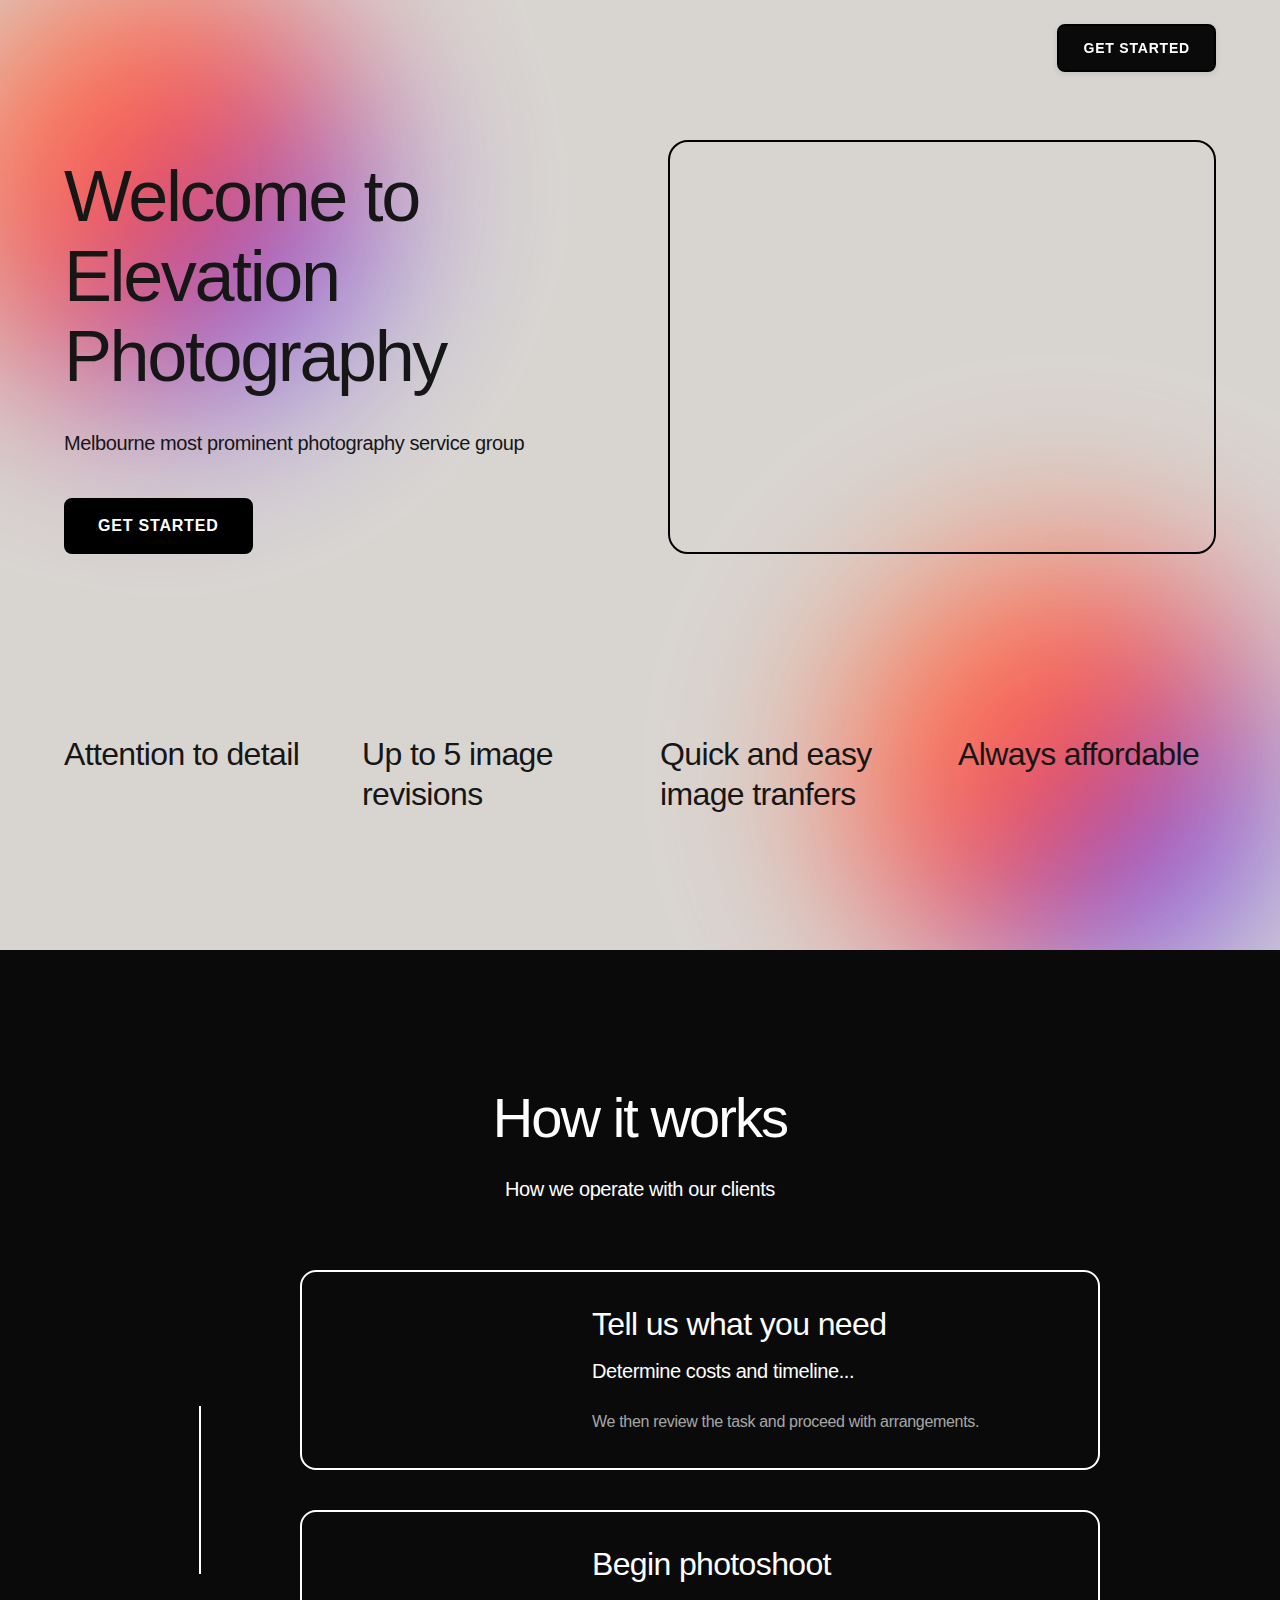
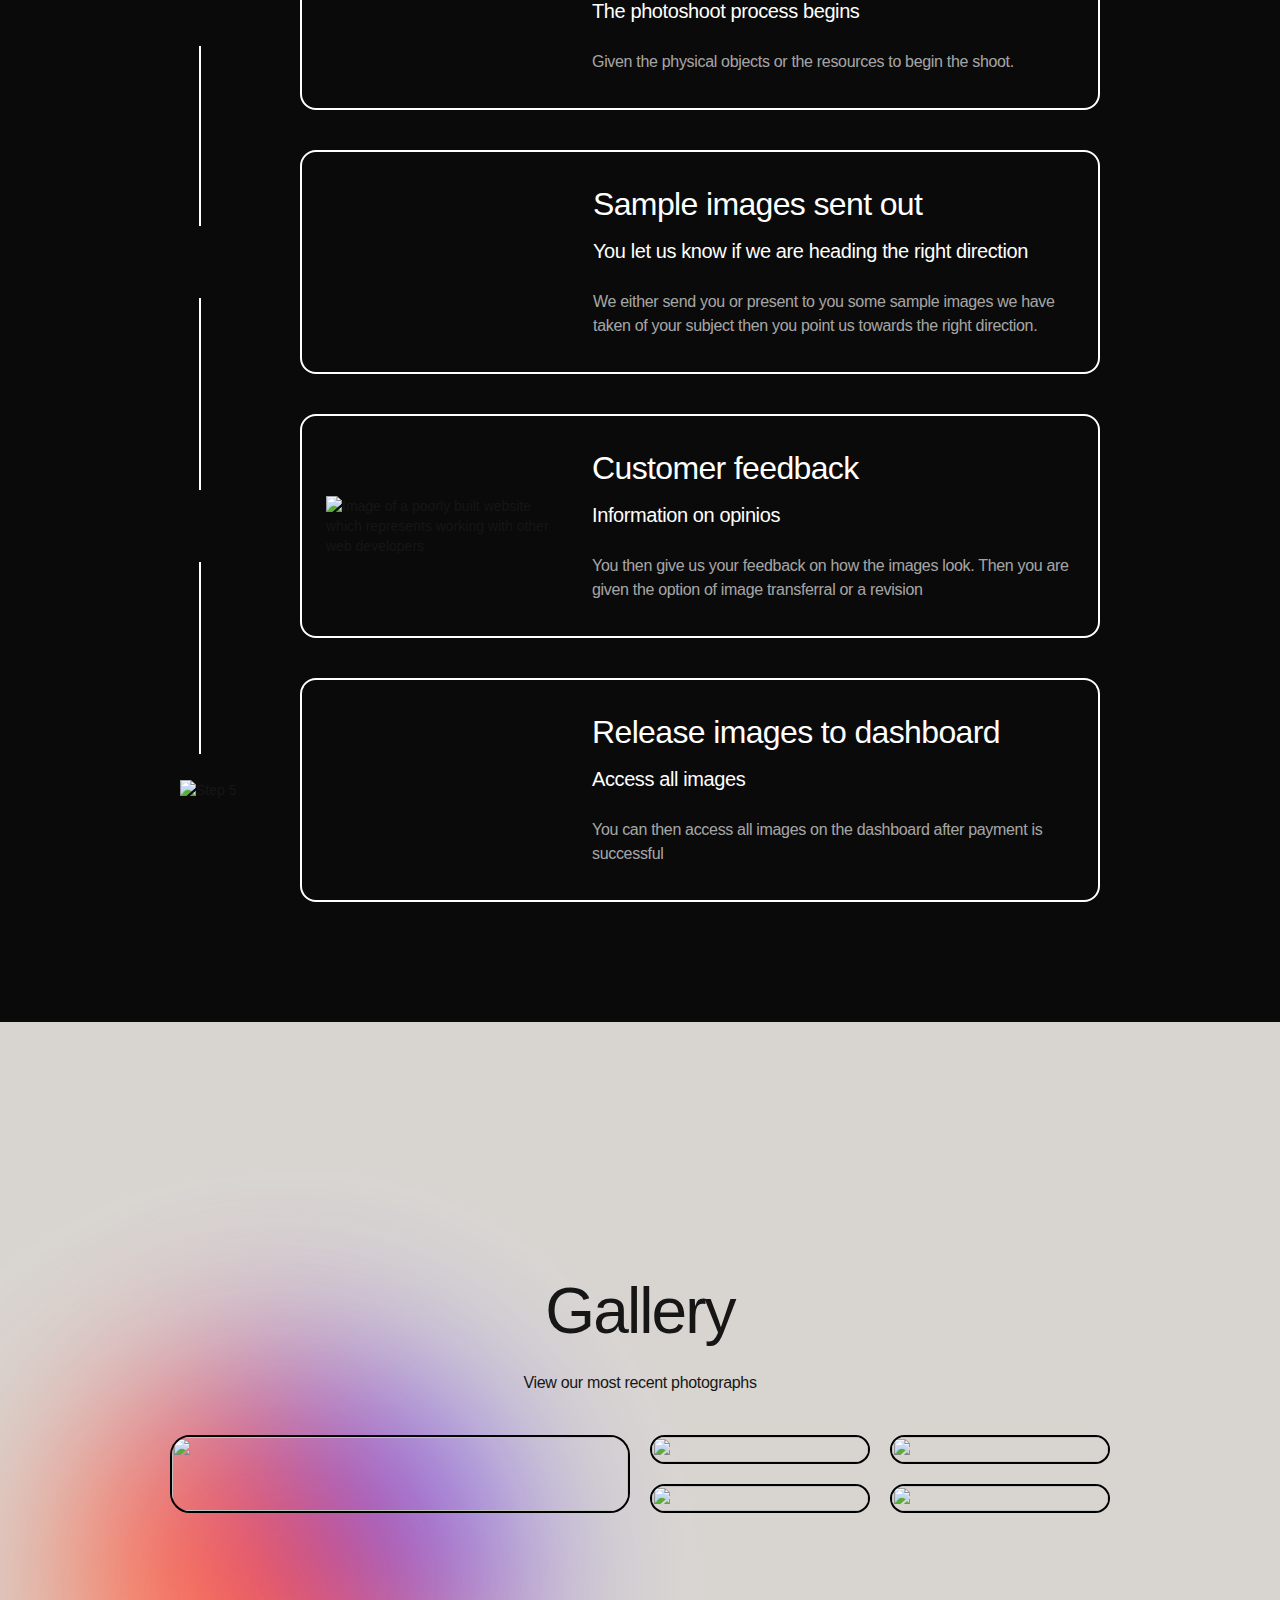
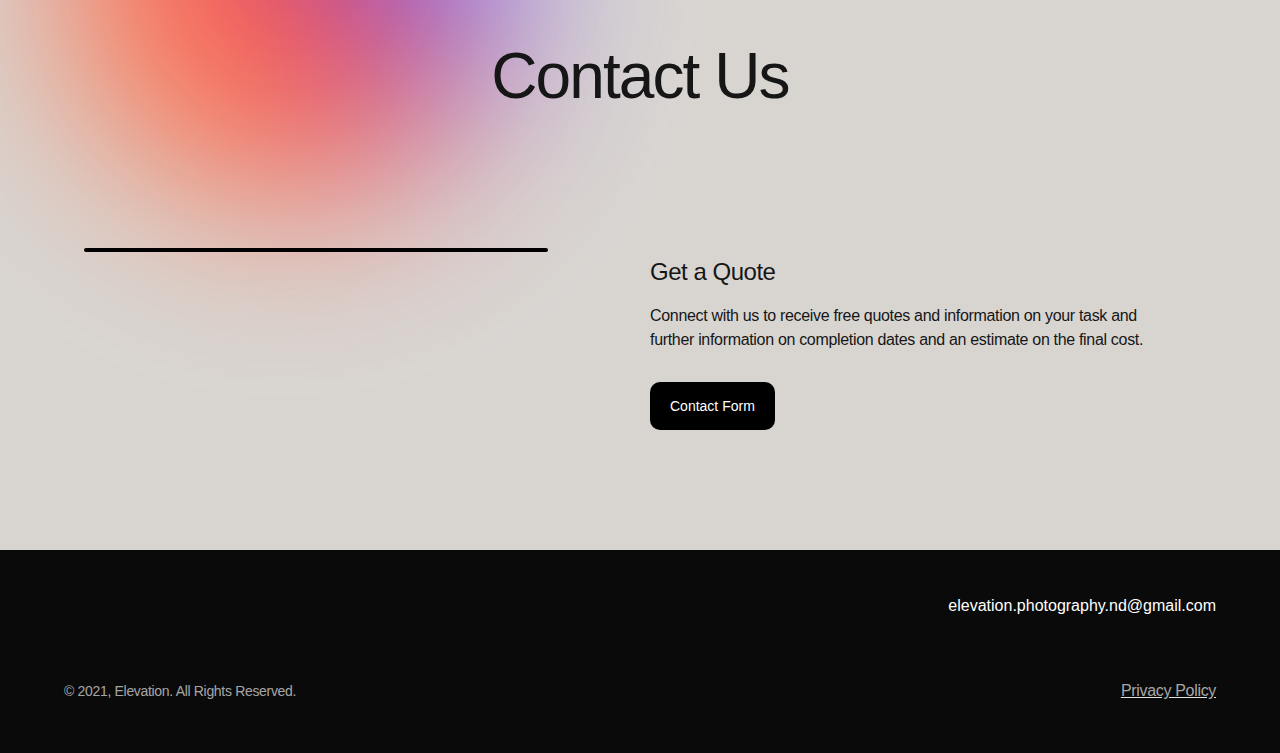
==== index.html @ ed09e175 "Add files via upload" ====
<!DOCTYPE html>
<html data-wf-domain="elevation-photography.webflow.io" data-wf-page="614fb6f07ac4e77b2187968d" data-wf-site="614fb6ef7ac4e7d614879689">
    <head>
        <meta charset="utf-8"/>
        <title>Elevation</title>
        <meta content="Melbourne most prominent photography service group" name="description"/>
        <meta content="Elevation" property="og:title"/>
        <meta content="Melbourne most prominent photography service group" property="og:description"/>
        <meta content="https://uploads-ssl.webflow.com/5ff65128d64d8f034c3f54ff/6013562235c4fdc5faaa4b80_Relume%20Open%20Graph.jpg" property="og:image"/>
        <meta content="Elevation" property="twitter:title"/>
        <meta content="Melbourne most prominent photography service group" property="twitter:description"/>
        <meta content="https://uploads-ssl.webflow.com/5ff65128d64d8f034c3f54ff/6013562235c4fdc5faaa4b80_Relume%20Open%20Graph.jpg" property="twitter:image"/>
        <meta property="og:type" content="website"/>
        <meta content="summary_large_image" name="twitter:card"/>
        <meta content="width=device-width, initial-scale=1" name="viewport"/>
        <meta content="Webflow" name="generator"/>
        <link href="main.css" rel="stylesheet" type="text/css"/>
        <!--[if lt IE 9]><script src="https://cdnjs.cloudflare.com/ajax/libs/html5shiv/3.7.3/html5shiv.min.js" type="text/javascript"></script><![endif]-->
        <script type="text/javascript">
            !function(o, c) {
                var n = c.documentElement
                  , t = " w-mod-";
                n.className += t + "js",
                ("ontouchstart"in o || o.DocumentTouch && c instanceof DocumentTouch) && (n.className += t + "touch")
            }(window, document);
        </script>
        <link href="https://uploads-ssl.webflow.com/614fb6ef7ac4e7d614879689/61502efbb09d842f88793586_favicon-32x32.png" rel="shortcut icon" type="image/x-icon"/>
        <link href="https://uploads-ssl.webflow.com/614fb6ef7ac4e7d614879689/614fb6f07ac4e7bae18796d1_Webclip.png" rel="apple-touch-icon"/>
        <!-- Global site tag (gtag.js) - Google Analytics -->
        <script async src="https://www.googletagmanager.com/gtag/js?id=G-CVEYNX7G9C"></script>
        <script>
            window.dataLayer = window.dataLayer || [];
            function gtag() {
                dataLayer.push(arguments);
            }
            gtag('js', new Date());

            gtag('config', 'G-CVEYNX7G9C');
        </script>
        <!-- Facebook Pixel Code -->
        <script>
            !function(f, b, e, v, n, t, s) {
                if (f.fbq)
                    return;
                n = f.fbq = function() {
                    n.callMethod ? n.callMethod.apply(n, arguments) : n.queue.push(arguments)
                }
                ;
                if (!f._fbq)
                    f._fbq = n;
                n.push = n;
                n.loaded = !0;
                n.version = '2.0';
                n.queue = [];
                t = b.createElement(e);
                t.async = !0;
                t.src = v;
                s = b.getElementsByTagName(e)[0];
                s.parentNode.insertBefore(t, s)
            }(window, document, 'script', 'https://connect.facebook.net/en_US/fbevents.js');
            fbq('init', '913776032498523');
            fbq('track', 'PageView');
        </script>
        <noscript>
            <img height="1" width="1" style="display:none" src="https://www.facebook.com/tr?id=913776032498523&ev=PageView&noscript=1"/>
        </noscript>
        <!-- End Facebook Pixel Code -->
    </head>
    <body class="body">
        <div class="fixed-cta-container">
            <a href="https://bntwpzydtm3.typeform.com/to/mql8qne8" target="_blank" class="fixed-cta migration w-inline-block">
                <div>get started</div>
            </a>
        </div>
        <div class="pre-loader">
            <div data-w-id="b282fa53-c876-a363-d487-995c7a386305" data-animation-type="lottie" data-src="https://uploads-ssl.webflow.com/5ff65128d64d8f034c3f54ff/6010ac191202cab4a59702e3_relume-anim-white.json" data-loop="0" data-direction="1" data-autoplay="1" data-is-ix2-target="0" data-renderer="svg" data-default-duration="4" data-duration="0" class="loading-animation"></div>
        </div>
        <div class="page-wrapper">
            <div class="navbar wf-section">
                <div class="navbar-container">
                    <img src="https://uploads-ssl.webflow.com/614fb6ef7ac4e7d614879689/61500c33ae0e34124140f577_newogo2021.svg" loading="lazy" width="59" id="w-node-e1e95bd8-2d31-c59a-7980-2908fa513593-2187968d" alt="" class="image-12"/>
                    <a id="w-node-b282fa53-c876-a363-d487-995c7a386309-2187968d" href="#" class="home w-inline-block"></a>
                    <a id="w-node-b282fa53-c876-a363-d487-995c7a38632b-2187968d" data-w-id="b282fa53-c876-a363-d487-995c7a38632b" href="#" class="button secondary small nav-cta hide w-button">get in touch</a>
                </div>
            </div>
            <div data-w-id="b282fa53-c876-a363-d487-995c7a38632d" class="section grain top-140 wf-section">
                <div class="container">
                    <div class="w-layout-grid hero-grid">
                        <div id="w-node-b282fa53-c876-a363-d487-995c7a386331-2187968d" class="hero-content-wrap design-to-webflow">
                            <h1 class="hero-heading">
                                Welcome to <span class="text-span">Elevation </span>
                                Photography
                            </h1>
                            <p class="paragraph-m max-560w margin-l margin-0-t-m">Melbourne most prominent photography service group</p>
                            <a href="#" class="button hide-on-t-m w-button">get started</a>
                            <img src="https://uploads-ssl.webflow.com/614fb6ef7ac4e7d614879689/614fb6f07ac4e738a08796b6_Figma%20Quote-mobile.svg" loading="lazy" alt="" class="label-arrow on-t-m"/>
                        </div>
                        <img src="https://uploads-ssl.webflow.com/614fb6ef7ac4e7d614879689/614fc0b0de1665ab8e35ddef_housesunset.png" loading="lazy" sizes="90vw" srcset="https://uploads-ssl.webflow.com/614fb6ef7ac4e7d614879689/614fc0b0de1665ab8e35ddef_housesunset-p-500.png 500w, https://uploads-ssl.webflow.com/614fb6ef7ac4e7d614879689/614fc0b0de1665ab8e35ddef_housesunset-p-800.png 800w, https://uploads-ssl.webflow.com/614fb6ef7ac4e7d614879689/614fc0b0de1665ab8e35ddef_housesunset-p-1080.png 1080w, https://uploads-ssl.webflow.com/614fb6ef7ac4e7d614879689/614fc0b0de1665ab8e35ddef_housesunset.png 1440w" alt="" class="image-11"/>
                    </div>
                </div>
                <div class="circle-blur-top-left-2 safari"></div>
            </div>
            <div class="section grain padding-top-40 wf-section">
                <div class="container">
                    <div class="w-layout-grid _4-col-grid">
                        <div class="benefits-wrapper-2">
                            <div class="icon-image-wrapper margin-s">
                                <img src="https://uploads-ssl.webflow.com/614fb6ef7ac4e7d614879689/614fb6f07ac4e7ff418796aa_User-friendly%20CMS.svg" loading="lazy" alt="" class="benefits-icon"/>
                                <h4 class="margin-0">Attention to detail</h4>
                            </div>
                        </div>
                        <div class="benefits-wrapper-2">
                            <div class="icon-image-wrapper margin-s">
                                <img src="https://uploads-ssl.webflow.com/614fb6ef7ac4e7d614879689/614fb6f07ac4e7ff418796aa_User-friendly%20CMS.svg" loading="lazy" alt="" class="benefits-icon"/>
                                <h4 class="margin-0">Up to 5 image revisions</h4>
                            </div>
                        </div>
                        <div class="benefits-wrapper-2">
                            <div class="icon-image-wrapper margin-s">
                                <img src="https://uploads-ssl.webflow.com/614fb6ef7ac4e7d614879689/614fb6f07ac4e7ff418796aa_User-friendly%20CMS.svg" loading="lazy" alt="" class="benefits-icon"/>
                                <h4 class="margin-0">Quick and easy image tranfers</h4>
                            </div>
                        </div>
                        <div class="benefits-wrapper-2">
                            <div class="icon-image-wrapper margin-s">
                                <img src="https://uploads-ssl.webflow.com/614fb6ef7ac4e7d614879689/614fb6f07ac4e7ff418796aa_User-friendly%20CMS.svg" loading="lazy" alt="" class="benefits-icon"/>
                                <h4 class="margin-0">Always affordable</h4>
                            </div>
                        </div>
                    </div>
                </div>
                <div class="circle-blur-bottom-right-2 safari"></div>
            </div>
            <div id="How-It-works" data-w-id="30c8d968-55fe-8251-987b-0e377becbfbb" class="section black wf-section">
                <div class="container">
                    <div class="center-div max-720w margin-xl">
                        <h2 class="heading-2-small text-white">How it works</h2>
                        <p class="paragraph-m text-white">How we operate with our clients</p>
                    </div>
                    <div class="w-layout-grid container small flex">
                        <div data-w-id="30c8d968-55fe-8251-987b-0e377becbfc3" class="timeline-wrapper">
                            <div class="grey-line">
                                <div class="white-line"></div>
                            </div>
                        </div>
                        <div id="w-node-_30c8d968-55fe-8251-987b-0e377becbfc6-2187968d" class="process-wrapper">
                            <div class="step-wrapper margin-l">
                                <div class="step">
                                    <img src="https://uploads-ssl.webflow.com/614fb6ef7ac4e7d614879689/614fb6f07ac4e70f008796c2_one.svg" loading="lazy" alt="" class="step-1-number"/>
                                    <div class="black-line"></div>
                                </div>
                                <div class="step-1-info-wrapper">
                                    <img src="https://uploads-ssl.webflow.com/614fb6ef7ac4e7d614879689/614fc0b0de1665ab8e35ddef_housesunset.png" loading="lazy" width="242" sizes="(max-width: 479px) 75vw, 242px" srcset="https://uploads-ssl.webflow.com/614fb6ef7ac4e7d614879689/614fc0b0de1665ab8e35ddef_housesunset-p-500.png 500w, https://uploads-ssl.webflow.com/614fb6ef7ac4e7d614879689/614fc0b0de1665ab8e35ddef_housesunset-p-800.png 800w, https://uploads-ssl.webflow.com/614fb6ef7ac4e7d614879689/614fc0b0de1665ab8e35ddef_housesunset-p-1080.png 1080w, https://uploads-ssl.webflow.com/614fb6ef7ac4e7d614879689/614fc0b0de1665ab8e35ddef_housesunset.png 1440w" alt="" class="image-15"/>
                                    <div class="step-info">
                                        <h4 class="step-heading margin-xs">Tell us what you need</h4>
                                        <p class="paragraph-m text-white margin-m">Determine costs and timeline...</p>
                                        <p class="text-light-grey">We then review the task and proceed with arrangements.</p>
                                    </div>
                                </div>
                            </div>
                            <div class="step-wrapper margin-l">
                                <div class="step">
                                    <img src="https://uploads-ssl.webflow.com/614fb6ef7ac4e7d614879689/614fb6f07ac4e7d68d8796c1_two.svg" loading="lazy" alt="" class="step-2-number"/>
                                    <div class="black-line"></div>
                                </div>
                                <div class="step-2-info-wrapper">
                                    <img src="https://uploads-ssl.webflow.com/614fb6ef7ac4e7d614879689/61501a7c4f44a6b3f6cb566b_istockphoto-156967479-612x612.jpeg" loading="lazy" width="242" alt="" class="image-16"/>
                                    <div class="step-info">
                                        <h4 class="step-heading margin-xs">Begin photoshoot</h4>
                                        <p class="paragraph-m text-white margin-m">The photoshoot process begins</p>
                                        <p class="text-light-grey">Given the physical objects or the resources to begin the shoot.</p>
                                    </div>
                                </div>
                            </div>
                            <div class="step-wrapper margin-l">
                                <div class="step">
                                    <img src="https://uploads-ssl.webflow.com/614fb6ef7ac4e7d614879689/614fb6f07ac4e7ff7e8796bc_three.svg" loading="lazy" alt="" class="step-3-number"/>
                                    <div class="black-line"></div>
                                </div>
                                <div class="step-3-info-wrapper">
                                    <img src="https://uploads-ssl.webflow.com/614fb6ef7ac4e7d614879689/614fd1aacc70e45ceb769c07_photo-1631512336374-445d9debd902.jpeg" loading="lazy" width="243" sizes="(max-width: 479px) 75vw, 243px" srcset="https://uploads-ssl.webflow.com/614fb6ef7ac4e7d614879689/614fd1aacc70e45ceb769c07_photo-1631512336374-445d9debd902-p-1080.jpeg 1080w, https://uploads-ssl.webflow.com/614fb6ef7ac4e7d614879689/614fd1aacc70e45ceb769c07_photo-1631512336374-445d9debd902.jpeg 1600w" alt="" class="image-17"/>
                                    <div class="step-info">
                                        <h4 class="step-heading margin-xs">Sample images sent out</h4>
                                        <p class="paragraph-m text-white margin-m">You let us know if we are heading the right direction</p>
                                        <p class="text-light-grey">We either send you or present to you some sample images we have taken of your subject then you point us towards the right direction.</p>
                                    </div>
                                </div>
                            </div>
                            <div class="step-wrapper margin-l">
                                <div class="step">
                                    <img src="https://uploads-ssl.webflow.com/614fb6ef7ac4e7d614879689/614fb6f07ac4e71a018796c6_four.svg" loading="lazy" alt="" class="step-4-number"/>
                                    <div class="black-line"></div>
                                </div>
                                <div class="step-4-info-wrapper">
                                    <img src="https://uploads-ssl.webflow.com/614fb6ef7ac4e7d614879689/614fb6f07ac4e7b16b8796b3_Without%20Relume%402x.png" loading="lazy" width="242" sizes="(max-width: 479px) 75vw, 242px" srcset="https://uploads-ssl.webflow.com/614fb6ef7ac4e7d614879689/614fb6f07ac4e7b16b8796b3_Without%2520Relume%25402x-p-500.png 500w, https://uploads-ssl.webflow.com/614fb6ef7ac4e7d614879689/614fb6f07ac4e7b16b8796b3_Without%2520Relume%25402x-p-800.png 800w, https://uploads-ssl.webflow.com/614fb6ef7ac4e7d614879689/614fb6f07ac4e7b16b8796b3_Without%2520Relume%25402x-p-1080.png 1080w, https://uploads-ssl.webflow.com/614fb6ef7ac4e7d614879689/614fb6f07ac4e7b16b8796b3_Without%20Relume%402x.png 2000w" alt="Image of a poorly built website which represents working with other web developers"/>
                                    <div class="step-info">
                                        <h4 class="step-heading margin-xs">Customer feedback</h4>
                                        <p class="paragraph-m text-white margin-m">Information on opinios</p>
                                        <p class="text-light-grey">You then give us your feedback on how the images look. Then you are given the option of image transferral or a revision</p>
                                    </div>
                                </div>
                            </div>
                            <div class="step-wrapper">
                                <div class="step">
                                    <img src="https://uploads-ssl.webflow.com/614fb6ef7ac4e7d614879689/614fb6f07ac4e703398796c8_five.svg" loading="lazy" alt="Step 5" class="step-5-number"/>
                                    <div class="black-line"></div>
                                </div>
                                <div class="step-5-info-wrapper">
                                    <img src="https://uploads-ssl.webflow.com/614fb6ef7ac4e7d614879689/614fb6f07ac4e75afa8796ba_Without%20Relume%20-%20Mobile.png" loading="lazy" width="242" sizes="(max-width: 479px) 75vw, 242px" srcset="https://uploads-ssl.webflow.com/614fb6ef7ac4e7d614879689/614fb6f07ac4e75afa8796ba_Without%2520Relume%2520-%2520Mobile-p-500.png 500w, https://uploads-ssl.webflow.com/614fb6ef7ac4e7d614879689/614fb6f07ac4e75afa8796ba_Without%20Relume%20-%20Mobile.png 1200w" alt=""/>
                                    <div class="step-info">
                                        <h4 class="step-heading margin-xs">Release images to dashboard</h4>
                                        <p class="paragraph-m text-white margin-m">Access all images</p>
                                        <p class="text-light-grey">You can then access all images on the dashboard after payment is successful </p>
                                    </div>
                                </div>
                            </div>
                        </div>
                    </div>
                </div>
            </div>
            <div id="Webflow" data-w-id="b282fa53-c876-a363-d487-995c7a3863b2" class="section grain wf-section">
                <div class="container centred full-width">
                    <div data-duration-in="500" data-duration-out="500" data-w-id="b282fa53-c876-a363-d487-995c7a3863bc" class="w-tabs">
                        <div class="relume-comparison-tab-content w-tab-content">
                            <div data-w-tab="With Relume" class="tab-pane-with-relume w-tab-pane w--tab-active">
                                <img src="https://uploads-ssl.webflow.com/614fb6ef7ac4e7d614879689/61501fe0a58d4bc077b94960_logowall.png" loading="eager" sizes="(max-width: 767px) 100vw, (max-width: 991px) 90vw, 988px" srcset="https://uploads-ssl.webflow.com/614fb6ef7ac4e7d614879689/61501fe0a58d4bc077b94960_logowall-p-500.png 500w, https://uploads-ssl.webflow.com/614fb6ef7ac4e7d614879689/61501fe0a58d4bc077b94960_logowall-p-800.png 800w, https://uploads-ssl.webflow.com/614fb6ef7ac4e7d614879689/61501fe0a58d4bc077b94960_logowall.png 988w" alt="" class="comparison-img---desktop img-2"/>
                            </div>
                            <div data-w-tab="Without Relume" class="tab-pane-without-relume w-tab-pane">
                                <img src="https://uploads-ssl.webflow.com/614fb6ef7ac4e7d614879689/614fb6f07ac4e75afa8796ba_Without%20Relume%20-%20Mobile.png" loading="eager" sizes="(max-width: 767px) 90vw, 100vw" srcset="https://uploads-ssl.webflow.com/614fb6ef7ac4e7d614879689/614fb6f07ac4e75afa8796ba_Without%2520Relume%2520-%2520Mobile-p-500.png 500w, https://uploads-ssl.webflow.com/614fb6ef7ac4e7d614879689/614fb6f07ac4e75afa8796ba_Without%20Relume%20-%20Mobile.png 1200w" alt="" class="comparison-img---mobile"/>
                                <img src="https://uploads-ssl.webflow.com/614fb6ef7ac4e7d614879689/614fb6f07ac4e7b16b8796b3_Without%20Relume%402x.png" loading="eager" sizes="(max-width: 767px) 100vw, (max-width: 991px) 90vw, 1000px" srcset="https://uploads-ssl.webflow.com/614fb6ef7ac4e7d614879689/614fb6f07ac4e7b16b8796b3_Without%2520Relume%25402x-p-500.png 500w, https://uploads-ssl.webflow.com/614fb6ef7ac4e7d614879689/614fb6f07ac4e7b16b8796b3_Without%2520Relume%25402x-p-800.png 800w, https://uploads-ssl.webflow.com/614fb6ef7ac4e7d614879689/614fb6f07ac4e7b16b8796b3_Without%2520Relume%25402x-p-1080.png 1080w, https://uploads-ssl.webflow.com/614fb6ef7ac4e7d614879689/614fb6f07ac4e7b16b8796b3_Without%20Relume%402x.png 2000w" alt="Image of a poorly built website which represents working with other web developers" class="comparison-img---desktop"/>
                            </div>
                        </div>
                    </div>
                </div>
                <div class="circle-blur-middle-left safari"></div>
                <div class="centered-container w-container">
                    <h2>Gallery</h2>
                    <p>View our most recent photographs</p>
                    <div class="gallery-grid-container">
                        <a href="#" id="w-node-_6bda4a42-e3d3-3e0f-e8df-d803d70696c2-2187968d" class="gallery-lightbox w-lightbox">
                            <img src="https://uploads-ssl.webflow.com/614fb6ef7ac4e7d614879689/614fc0b0de1665ab8e35ddef_housesunset.png" sizes="(max-width: 479px) 100vw, (max-width: 767px) 48vw, (max-width: 991px) 167px, 220px" srcset="https://uploads-ssl.webflow.com/614fb6ef7ac4e7d614879689/614fc0b0de1665ab8e35ddef_housesunset-p-500.png 500w, https://uploads-ssl.webflow.com/614fb6ef7ac4e7d614879689/614fc0b0de1665ab8e35ddef_housesunset-p-800.png 800w, https://uploads-ssl.webflow.com/614fb6ef7ac4e7d614879689/614fc0b0de1665ab8e35ddef_housesunset-p-1080.png 1080w, https://uploads-ssl.webflow.com/614fb6ef7ac4e7d614879689/614fc0b0de1665ab8e35ddef_housesunset.png 1440w" alt="" class="gallery-thumbnail"/>
                        </a>
                        <a href="#" class="gallery-lightbox w-lightbox">
                            <img src="https://uploads-ssl.webflow.com/614fb6ef7ac4e7d614879689/614fd179b3650c086ad4061e_Cover%20Michael.png" sizes="(max-width: 479px) 100vw, (max-width: 767px) 48vw, (max-width: 991px) 167px, 220px" srcset="https://uploads-ssl.webflow.com/614fb6ef7ac4e7d614879689/614fd179b3650c086ad4061e_Cover%20Michael-p-500.png 500w, https://uploads-ssl.webflow.com/614fb6ef7ac4e7d614879689/614fd179b3650c086ad4061e_Cover%20Michael-p-800.png 800w, https://uploads-ssl.webflow.com/614fb6ef7ac4e7d614879689/614fd179b3650c086ad4061e_Cover%20Michael.png 842w" alt="" class="gallery-thumbnail"/>
                        </a>
                        <a href="#" class="gallery-lightbox w-lightbox">
                            <img src="https://uploads-ssl.webflow.com/614fb6ef7ac4e7d614879689/614fd1aacc70e45ceb769c07_photo-1631512336374-445d9debd902.jpeg" sizes="(max-width: 479px) 100vw, (max-width: 767px) 48vw, (max-width: 991px) 167px, 220px" srcset="https://uploads-ssl.webflow.com/614fb6ef7ac4e7d614879689/614fd1aacc70e45ceb769c07_photo-1631512336374-445d9debd902-p-1080.jpeg 1080w, https://uploads-ssl.webflow.com/614fb6ef7ac4e7d614879689/614fd1aacc70e45ceb769c07_photo-1631512336374-445d9debd902.jpeg 1600w" alt="" class="gallery-thumbnail"/>
                        </a>
                        <a href="#" class="gallery-lightbox w-lightbox">
                            <img src="https://uploads-ssl.webflow.com/614fb6ef7ac4e7d614879689/614fd1c58e06744121f43031_lamp.png" sizes="(max-width: 479px) 100vw, (max-width: 767px) 48vw, (max-width: 991px) 167px, 220px" srcset="https://uploads-ssl.webflow.com/614fb6ef7ac4e7d614879689/614fd1c58e06744121f43031_lamp-p-500.png 500w, https://uploads-ssl.webflow.com/614fb6ef7ac4e7d614879689/614fd1c58e06744121f43031_lamp-p-800.png 800w, https://uploads-ssl.webflow.com/614fb6ef7ac4e7d614879689/614fd1c58e06744121f43031_lamp.png 1440w" alt="" class="gallery-thumbnail"/>
                        </a>
                        <a href="#" class="gallery-lightbox w-lightbox">
                            <img src="https://uploads-ssl.webflow.com/614fb6ef7ac4e7d614879689/614ff4765bd34c7391956037_headphones.png" sizes="(max-width: 479px) 100vw, (max-width: 767px) 48vw, (max-width: 991px) 167px, 220px" srcset="https://uploads-ssl.webflow.com/614fb6ef7ac4e7d614879689/614ff4765bd34c7391956037_headphones-p-500.png 500w, https://uploads-ssl.webflow.com/614fb6ef7ac4e7d614879689/614ff4765bd34c7391956037_headphones-p-800.png 800w, https://uploads-ssl.webflow.com/614fb6ef7ac4e7d614879689/614ff4765bd34c7391956037_headphones.png 842w" alt="" class="gallery-thumbnail"/>
                        </a>
                    </div>
                </div>
                <h2 class="heading-3">Contact Us</h2>
                <div class="columns w-row">
                    <div class="w-col w-col-6">
                        <img src="https://uploads-ssl.webflow.com/614fb6ef7ac4e7d614879689/614fd1c58e06744121f43031_lamp.png" loading="lazy" width="464" sizes="(max-width: 767px) 96vw, (max-width: 991px) 48vw, 464px" srcset="https://uploads-ssl.webflow.com/614fb6ef7ac4e7d614879689/614fd1c58e06744121f43031_lamp-p-500.png 500w, https://uploads-ssl.webflow.com/614fb6ef7ac4e7d614879689/614fd1c58e06744121f43031_lamp-p-800.png 800w, https://uploads-ssl.webflow.com/614fb6ef7ac4e7d614879689/614fd1c58e06744121f43031_lamp.png 1440w" alt="" class="image-19"/>
                    </div>
                    <div class="w-col w-col-6">
                        <h5 class="heading-4">Get a Quote</h5>
                        <p class="paragraph">Connect with us to receive free quotes and information on your task and further information on completion dates and an estimate on the final cost.</p>
                        <a href="https://bntwpzydtm3.typeform.com/to/mql8qne8" target="_blank" class="button-5 w-button">Contact Form</a>
                    </div>
                </div>
            </div>
            <div class="section footer wf-section">
                <div class="container static">
                    <div class="footer-wrapper margin-xl">
                        <div id="w-node-b282fa53-c876-a363-d487-995c7a38659e-2187968d" class="wrapper footer-logo">
                            <a href="#" class="home w-inline-block">
                                <div>
                                    <img src="https://uploads-ssl.webflow.com/614fb6ef7ac4e7d614879689/61500c33ae0e34124140f577_newogo2021.svg" loading="lazy" width="64" alt=""/>
                                </div>
                            </a>
                            <a href="#" class="contact-button-footer">elevation.photography.nd@gmail.com</a>
                        </div>
                    </div>
                    <div class="footer-credits">
                        <p class="paragraph-s text-light-grey">© 2021, Elevation. All Rights Reserved.</p>
                        <p class="text-link text-light-grey privacy-policy">
                            <a href="privacy-policy.html" class="text-link text-light-grey">Privacy Policy</a>
                        </p>
                    </div>
                </div>
            </div>
        </div>
        <script src="https://d3e54v103j8qbb.cloudfront.net/js/jquery-3.5.1.min.dc5e7f18c8.js?site=614fb6ef7ac4e7d614879689" type="text/javascript" integrity="sha256-9/aliU8dGd2tb6OSsuzixeV4y/faTqgFtohetphbbj0=" crossorigin="anonymous"></script>
        <script src="remember.js" type="text/javascript"></script>
        <!--[if lte IE 9]><script src="//cdnjs.cloudflare.com/ajax/libs/placeholders/3.0.2/placeholders.min.js"></script><![endif]-->
    </body>
</html>
---- main.css ----
/* Generated on: Sun Sep 26 2021 08:28:18 GMT+0000 (Coordinated Universal Time) */
/* ==========================================================================
   normalize.css v3.0.3 | MIT License | github.com/necolas/normalize.css 
   ========================================================================== */
/*! normalize.css v3.0.3 | MIT License | github.com/necolas/normalize.css */html{font-family:sans-serif;-ms-text-size-adjust:100%;-webkit-text-size-adjust:100%}body{margin:0}article,aside,details,figcaption,figure,footer,header,hgroup,main,menu,nav,section,summary{display:block}audio,canvas,progress,video{display:inline-block;vertical-align:baseline}audio:not([controls]){display:none;height:0}[hidden],template{display:none}a{background-color:transparent}a:active,a:hover{outline:0}abbr[title]{border-bottom:1px dotted}b,strong{font-weight:bold}dfn{font-style:italic}h1{font-size:2em;margin:.67em 0}mark{background:#ff0;color:#000}small{font-size:80%}sub,sup{font-size:75%;line-height:0;position:relative;vertical-align:baseline}sup{top:-0.5em}sub{bottom:-0.25em}img{border:0}svg:not(:root){overflow:hidden}figure{margin:1em 40px}hr{box-sizing:content-box;height:0}pre{overflow:auto}code,kbd,pre,samp{font-family:monospace,monospace;font-size:1em}button,input,optgroup,select,textarea{color:inherit;font:inherit;margin:0}button{overflow:visible}button,select{text-transform:none}button,html input[type="button"],input[type="reset"]{-webkit-appearance:button;cursor:pointer}button[disabled],html input[disabled]{cursor:default}button::-moz-focus-inner,input::-moz-focus-inner{border:0;padding:0}input{line-height:normal}input[type="checkbox"],input[type="radio"]{box-sizing:border-box;padding:0}input[type="number"]::-webkit-inner-spin-button,input[type="number"]::-webkit-outer-spin-button{height:auto}input[type="search"]{-webkit-appearance:none}input[type="search"]::-webkit-search-cancel-button,input[type="search"]::-webkit-search-decoration{-webkit-appearance:none}fieldset{border:1px solid #c0c0c0;margin:0 2px;padding:.35em .625em .75em}legend{border:0;padding:0}textarea{overflow:auto}optgroup{font-weight:bold}table{border-collapse:collapse;border-spacing:0}td,th{padding:0}

/* ==========================================================================
   Start of base Webflow CSS - If you're looking for some ultra-clean CSS, skip the boilerplate and see the unminified code below.
   ========================================================================== */
   @font-face{font-family:'webflow-icons';src:url("[data-uri]") format('truetype');font-weight:normal;font-style:normal}[class^="w-icon-"],[class*=" w-icon-"]{font-family:'webflow-icons' !important;speak:none;font-style:normal;font-weight:normal;font-variant:normal;text-transform:none;line-height:1;-webkit-font-smoothing:antialiased;-moz-osx-font-smoothing:grayscale}.w-icon-slider-right:before{content:"\e600"}.w-icon-slider-left:before{content:"\e601"}.w-icon-nav-menu:before{content:"\e602"}.w-icon-arrow-down:before,.w-icon-dropdown-toggle:before{content:"\e603"}.w-icon-file-upload-remove:before{content:"\e900"}.w-icon-file-upload-icon:before{content:"\e903"}*{-webkit-box-sizing:border-box;-moz-box-sizing:border-box;box-sizing:border-box}html{height:100%}body{margin:0;min-height:100%;background-color:#fff;font-family:Arial,sans-serif;font-size:14px;line-height:20px;color:#333}img{max-width:100%;vertical-align:middle;display:inline-block}html.w-mod-touch *{background-attachment:scroll !important}.w-block{display:block}.w-inline-block{max-width:100%;display:inline-block}.w-clearfix:before,.w-clearfix:after{content:" ";display:table;grid-column-start:1;grid-row-start:1;grid-column-end:2;grid-row-end:2}.w-clearfix:after{clear:both}.w-hidden{display:none}.w-button{display:inline-block;padding:9px 15px;background-color:#3898EC;color:white;border:0;line-height:inherit;text-decoration:none;cursor:pointer;border-radius:0}input.w-button{-webkit-appearance:button}html[data-w-dynpage] [data-w-cloak]{color:transparent !important}.w-webflow-badge,.w-webflow-badge *{position:static;left:auto;top:auto;right:auto;bottom:auto;z-index:auto;display:block;visibility:hidden;overflow:hidden;overflow-x:hidden;overflow-y:hidden;box-sizing:border-box;width:auto;height:auto;max-height:none;max-width:none;min-height:0;min-width:0;margin:0;padding:0;float:none;clear:none;border:0 none transparent;border-radius:0;background:none;background-image:none;background-position:0 0;background-size:auto auto;background-repeat:repeat;background-origin:padding-box;background-clip:border-box;background-attachment:scroll;background-color:transparent;box-shadow:none;opacity:1;transform:none;transition:none;direction:ltr;font-family:inherit;font-weight:inherit;color:inherit;font-size:inherit;line-height:inherit;font-style:inherit;font-variant:inherit;text-align:inherit;letter-spacing:inherit;text-decoration:inherit;text-indent:0;text-transform:inherit;list-style-type:disc;text-shadow:none;font-smoothing:auto;vertical-align:baseline;cursor:inherit;white-space:inherit;word-break:normal;word-spacing:normal;word-wrap:normal}.w-webflow-badge{position:fixed !important;display:inline-block !important;visibility:hidden !important;z-index:2147483647 !important;top:auto !important;right:12px !important;bottom:12px !important;left:auto !important;color:#AAADB0 !important;background-color:#fff !important;border-radius:3px !important;padding:6px 8px 6px 6px !important;font-size:12px !important;opacity:1 !important;line-height:14px !important;text-decoration:none !important;transform:none !important;margin:0 !important;width:auto !important;height:auto !important;overflow:hidden !important;white-space:nowrap;box-shadow:0 0 0 1px rgba(0,0,0,0.1),0 1px 3px rgba(0,0,0,0.1);cursor:pointer}.w-webflow-badge>img{display:inline-block !important;visibility:hidden !important;opacity:1 !important;vertical-align:middle !important}h1,h2,h3,h4,h5,h6{font-weight:bold;margin-bottom:10px}h1{font-size:38px;line-height:44px;margin-top:20px}h2{font-size:32px;line-height:36px;margin-top:20px}h3{font-size:24px;line-height:30px;margin-top:20px}h4{font-size:18px;line-height:24px;margin-top:10px}h5{font-size:14px;line-height:20px;margin-top:10px}h6{font-size:12px;line-height:18px;margin-top:10px}p{margin-top:0;margin-bottom:10px}blockquote{margin:0 0 10px 0;padding:10px 20px;border-left:5px solid #E2E2E2;font-size:18px;line-height:22px}figure{margin:0;margin-bottom:10px}figcaption{margin-top:5px;text-align:center}ul,ol{margin-top:0;margin-bottom:10px;padding-left:40px}.w-list-unstyled{padding-left:0;list-style:none}.w-embed:before,.w-embed:after{content:" ";display:table;grid-column-start:1;grid-row-start:1;grid-column-end:2;grid-row-end:2}.w-embed:after{clear:both}.w-video{width:100%;position:relative;padding:0}.w-video iframe,.w-video object,.w-video embed{position:absolute;top:0;left:0;width:100%;height:100%}fieldset{padding:0;margin:0;border:0}button,html input[type="button"],input[type="reset"]{border:0;cursor:pointer;-webkit-appearance:button}.w-form{margin:0 0 15px}.w-form-done{display:none;padding:20px;text-align:center;background-color:#dddddd}.w-form-fail{display:none;margin-top:10px;padding:10px;background-color:#ffdede}label{display:block;margin-bottom:5px;font-weight:bold}.w-input,.w-select{display:block;width:100%;height:38px;padding:8px 12px;margin-bottom:10px;font-size:14px;line-height:1.42857143;color:#333333;vertical-align:middle;background-color:#ffffff;border:1px solid #cccccc}.w-input:-moz-placeholder,.w-select:-moz-placeholder{color:#999}.w-input::-moz-placeholder,.w-select::-moz-placeholder{color:#999;opacity:1}.w-input:-ms-input-placeholder,.w-select:-ms-input-placeholder{color:#999}.w-input::-webkit-input-placeholder,.w-select::-webkit-input-placeholder{color:#999}.w-input:focus,.w-select:focus{border-color:#3898EC;outline:0}.w-input[disabled],.w-select[disabled],.w-input[readonly],.w-select[readonly],fieldset[disabled] .w-input,fieldset[disabled] .w-select{cursor:not-allowed;background-color:#eeeeee}textarea.w-input,textarea.w-select{height:auto}.w-select{background-color:#f3f3f3}.w-select[multiple]{height:auto}.w-form-label{display:inline-block;cursor:pointer;font-weight:normal;margin-bottom:0}.w-radio{display:block;margin-bottom:5px;padding-left:20px}.w-radio:before,.w-radio:after{content:" ";display:table;grid-column-start:1;grid-row-start:1;grid-column-end:2;grid-row-end:2}.w-radio:after{clear:both}.w-radio-input{margin:4px 0 0;margin-top:1px \9;line-height:normal;float:left;margin-left:-20px}.w-radio-input{margin-top:3px}.w-file-upload{display:block;margin-bottom:10px}.w-file-upload-input{width:.1px;height:.1px;opacity:0;overflow:hidden;position:absolute;z-index:-100}.w-file-upload-default,.w-file-upload-uploading,.w-file-upload-success{display:inline-block;color:#333333}.w-file-upload-error{display:block;margin-top:10px}.w-file-upload-default.w-hidden,.w-file-upload-uploading.w-hidden,.w-file-upload-error.w-hidden,.w-file-upload-success.w-hidden{display:none}.w-file-upload-uploading-btn{display:flex;font-size:14px;font-weight:normal;cursor:pointer;margin:0;padding:8px 12px;border:1px solid #cccccc;background-color:#fafafa}.w-file-upload-file{display:flex;flex-grow:1;justify-content:space-between;margin:0;padding:8px 9px 8px 11px;border:1px solid #cccccc;background-color:#fafafa}.w-file-upload-file-name{font-size:14px;font-weight:normal;display:block}.w-file-remove-link{margin-top:3px;margin-left:10px;width:auto;height:auto;padding:3px;display:block;cursor:pointer}.w-icon-file-upload-remove{margin:auto;font-size:10px}.w-file-upload-error-msg{display:inline-block;color:#ea384c;padding:2px 0}.w-file-upload-info{display:inline-block;line-height:38px;padding:0 12px}.w-file-upload-label{display:inline-block;font-size:14px;font-weight:normal;cursor:pointer;margin:0;padding:8px 12px;border:1px solid #cccccc;background-color:#fafafa}.w-icon-file-upload-icon,.w-icon-file-upload-uploading{display:inline-block;margin-right:8px;width:20px}.w-icon-file-upload-uploading{height:20px}.w-container{margin-left:auto;margin-right:auto;max-width:940px}.w-container:before,.w-container:after{content:" ";display:table;grid-column-start:1;grid-row-start:1;grid-column-end:2;grid-row-end:2}.w-container:after{clear:both}.w-container .w-row{margin-left:-10px;margin-right:-10px}.w-row:before,.w-row:after{content:" ";display:table;grid-column-start:1;grid-row-start:1;grid-column-end:2;grid-row-end:2}.w-row:after{clear:both}.w-row .w-row{margin-left:0;margin-right:0}.w-col{position:relative;float:left;width:100%;min-height:1px;padding-left:10px;padding-right:10px}.w-col .w-col{padding-left:0;padding-right:0}.w-col-1{width:8.33333333%}.w-col-2{width:16.66666667%}.w-col-3{width:25%}.w-col-4{width:33.33333333%}.w-col-5{width:41.66666667%}.w-col-6{width:50%}.w-col-7{width:58.33333333%}.w-col-8{width:66.66666667%}.w-col-9{width:75%}.w-col-10{width:83.33333333%}.w-col-11{width:91.66666667%}.w-col-12{width:100%}.w-hidden-main{display:none !important}@media screen and (max-width:991px){.w-container{max-width:728px}.w-hidden-main{display:inherit !important}.w-hidden-medium{display:none !important}.w-col-medium-1{width:8.33333333%}.w-col-medium-2{width:16.66666667%}.w-col-medium-3{width:25%}.w-col-medium-4{width:33.33333333%}.w-col-medium-5{width:41.66666667%}.w-col-medium-6{width:50%}.w-col-medium-7{width:58.33333333%}.w-col-medium-8{width:66.66666667%}.w-col-medium-9{width:75%}.w-col-medium-10{width:83.33333333%}.w-col-medium-11{width:91.66666667%}.w-col-medium-12{width:100%}.w-col-stack{width:100%;left:auto;right:auto}}@media screen and (max-width:767px){.w-hidden-main{display:inherit !important}.w-hidden-medium{display:inherit !important}.w-hidden-small{display:none !important}.w-row,.w-container .w-row{margin-left:0;margin-right:0}.w-col{width:100%;left:auto;right:auto}.w-col-small-1{width:8.33333333%}.w-col-small-2{width:16.66666667%}.w-col-small-3{width:25%}.w-col-small-4{width:33.33333333%}.w-col-small-5{width:41.66666667%}.w-col-small-6{width:50%}.w-col-small-7{width:58.33333333%}.w-col-small-8{width:66.66666667%}.w-col-small-9{width:75%}.w-col-small-10{width:83.33333333%}.w-col-small-11{width:91.66666667%}.w-col-small-12{width:100%}}@media screen and (max-width:479px){.w-container{max-width:none}.w-hidden-main{display:inherit !important}.w-hidden-medium{display:inherit !important}.w-hidden-small{display:inherit !important}.w-hidden-tiny{display:none !important}.w-col{width:100%}.w-col-tiny-1{width:8.33333333%}.w-col-tiny-2{width:16.66666667%}.w-col-tiny-3{width:25%}.w-col-tiny-4{width:33.33333333%}.w-col-tiny-5{width:41.66666667%}.w-col-tiny-6{width:50%}.w-col-tiny-7{width:58.33333333%}.w-col-tiny-8{width:66.66666667%}.w-col-tiny-9{width:75%}.w-col-tiny-10{width:83.33333333%}.w-col-tiny-11{width:91.66666667%}.w-col-tiny-12{width:100%}}.w-widget{position:relative}.w-widget-map{width:100%;height:400px}.w-widget-map label{width:auto;display:inline}.w-widget-map img{max-width:inherit}.w-widget-map .gm-style-iw{text-align:center}.w-widget-map .gm-style-iw>button{display:none !important}.w-widget-twitter{overflow:hidden}.w-widget-twitter-count-shim{display:inline-block;vertical-align:top;position:relative;width:28px;height:20px;text-align:center;background:white;border:#758696 solid 1px;border-radius:3px}.w-widget-twitter-count-shim *{pointer-events:none;-webkit-user-select:none;-moz-user-select:none;-ms-user-select:none;user-select:none}.w-widget-twitter-count-shim .w-widget-twitter-count-inner{position:relative;font-size:15px;line-height:12px;text-align:center;color:#999;font-family:serif}.w-widget-twitter-count-shim .w-widget-twitter-count-clear{position:relative;display:block}.w-widget-twitter-count-shim.w--large{width:36px;height:28px}.w-widget-twitter-count-shim.w--large .w-widget-twitter-count-inner{font-size:18px;line-height:18px}.w-widget-twitter-count-shim:not(.w--vertical){margin-left:5px;margin-right:8px}.w-widget-twitter-count-shim:not(.w--vertical).w--large{margin-left:6px}.w-widget-twitter-count-shim:not(.w--vertical):before,.w-widget-twitter-count-shim:not(.w--vertical):after{top:50%;left:0;border:solid transparent;content:" ";height:0;width:0;position:absolute;pointer-events:none}.w-widget-twitter-count-shim:not(.w--vertical):before{border-color:rgba(117,134,150,0);border-right-color:#5d6c7b;border-width:4px;margin-left:-9px;margin-top:-4px}.w-widget-twitter-count-shim:not(.w--vertical).w--large:before{border-width:5px;margin-left:-10px;margin-top:-5px}.w-widget-twitter-count-shim:not(.w--vertical):after{border-color:rgba(255,255,255,0);border-right-color:white;border-width:4px;margin-left:-8px;margin-top:-4px}.w-widget-twitter-count-shim:not(.w--vertical).w--large:after{border-width:5px;margin-left:-9px;margin-top:-5px}.w-widget-twitter-count-shim.w--vertical{width:61px;height:33px;margin-bottom:8px}.w-widget-twitter-count-shim.w--vertical:before,.w-widget-twitter-count-shim.w--vertical:after{top:100%;left:50%;border:solid transparent;content:" ";height:0;width:0;position:absolute;pointer-events:none}.w-widget-twitter-count-shim.w--vertical:before{border-color:rgba(117,134,150,0);border-top-color:#5d6c7b;border-width:5px;margin-left:-5px}.w-widget-twitter-count-shim.w--vertical:after{border-color:rgba(255,255,255,0);border-top-color:white;border-width:4px;margin-left:-4px}.w-widget-twitter-count-shim.w--vertical .w-widget-twitter-count-inner{font-size:18px;line-height:22px}.w-widget-twitter-count-shim.w--vertical.w--large{width:76px}.w-widget-gplus{overflow:hidden}.w-background-video{position:relative;overflow:hidden;height:500px;color:white}.w-background-video>video{background-size:cover;background-position:50% 50%;position:absolute;margin:auto;width:100%;height:100%;right:-100%;bottom:-100%;top:-100%;left:-100%;object-fit:cover;z-index:-100}.w-background-video>video::-webkit-media-controls-start-playback-button{display:none !important;-webkit-appearance:none}.w-slider{position:relative;height:300px;text-align:center;background:#dddddd;clear:both;-webkit-tap-highlight-color:rgba(0,0,0,0);tap-highlight-color:rgba(0,0,0,0)}.w-slider-mask{position:relative;display:block;overflow:hidden;z-index:1;left:0;right:0;height:100%;white-space:nowrap}.w-slide{position:relative;display:inline-block;vertical-align:top;width:100%;height:100%;white-space:normal;text-align:left}.w-slider-nav{position:absolute;z-index:2;top:auto;right:0;bottom:0;left:0;margin:auto;padding-top:10px;height:40px;text-align:center;-webkit-tap-highlight-color:rgba(0,0,0,0);tap-highlight-color:rgba(0,0,0,0)}.w-slider-nav.w-round>div{border-radius:100%}.w-slider-nav.w-num>div{width:auto;height:auto;padding:.2em .5em;font-size:inherit;line-height:inherit}.w-slider-nav.w-shadow>div{box-shadow:0 0 3px rgba(51,51,51,0.4)}.w-slider-nav-invert{color:#fff}.w-slider-nav-invert>div{background-color:rgba(34,34,34,0.4)}.w-slider-nav-invert>div.w-active{background-color:#222}.w-slider-dot{position:relative;display:inline-block;width:1em;height:1em;background-color:rgba(255,255,255,0.4);cursor:pointer;margin:0 3px .5em;transition:background-color 100ms,color 100ms}.w-slider-dot.w-active{background-color:#fff}.w-slider-dot:focus{outline:none;box-shadow:0 0 0 2px #fff}.w-slider-dot:focus.w-active{box-shadow:none}.w-slider-arrow-left,.w-slider-arrow-right{position:absolute;width:80px;top:0;right:0;bottom:0;left:0;margin:auto;cursor:pointer;overflow:hidden;color:white;font-size:40px;-webkit-tap-highlight-color:rgba(0,0,0,0);tap-highlight-color:rgba(0,0,0,0);-webkit-user-select:none;-moz-user-select:none;-ms-user-select:none;user-select:none}.w-slider-arrow-left [class^='w-icon-'],.w-slider-arrow-right [class^='w-icon-'],.w-slider-arrow-left [class*=' w-icon-'],.w-slider-arrow-right [class*=' w-icon-']{position:absolute}.w-slider-arrow-left:focus,.w-slider-arrow-right:focus{outline:0}.w-slider-arrow-left{z-index:3;right:auto}.w-slider-arrow-right{z-index:4;left:auto}.w-icon-slider-left,.w-icon-slider-right{top:0;right:0;bottom:0;left:0;margin:auto;width:1em;height:1em}.w-slider-aria-label{border:0;clip:rect(0 0 0 0);height:1px;margin:-1px;overflow:hidden;padding:0;position:absolute;width:1px}.w-slider-force-show{display:block !important}.w-dropdown{display:inline-block;position:relative;text-align:left;margin-left:auto;margin-right:auto;z-index:900}.w-dropdown-btn,.w-dropdown-toggle,.w-dropdown-link{position:relative;vertical-align:top;text-decoration:none;color:#222222;padding:20px;text-align:left;margin-left:auto;margin-right:auto;white-space:nowrap}.w-dropdown-toggle{-webkit-user-select:none;-moz-user-select:none;-ms-user-select:none;user-select:none;display:inline-block;cursor:pointer;padding-right:40px}.w-dropdown-toggle:focus{outline:0}.w-icon-dropdown-toggle{position:absolute;top:0;right:0;bottom:0;margin:auto;margin-right:20px;width:1em;height:1em}.w-dropdown-list{position:absolute;background:#dddddd;display:none;min-width:100%}.w-dropdown-list.w--open{display:block}.w-dropdown-link{padding:10px 20px;display:block;color:#222222}.w-dropdown-link.w--current{color:#0082f3}.w-dropdown-link:focus{outline:0}@media screen and (max-width:767px){.w-nav-brand{padding-left:10px}}.w-lightbox-backdrop{color:#000;cursor:auto;font-family:serif;font-size:medium;font-style:normal;font-variant:normal;font-weight:normal;letter-spacing:normal;line-height:normal;list-style:disc;text-align:start;text-indent:0;text-shadow:none;text-transform:none;visibility:visible;white-space:normal;word-break:normal;word-spacing:normal;word-wrap:normal;position:fixed;top:0;right:0;bottom:0;left:0;color:#fff;font-family:"Helvetica Neue",Helvetica,Ubuntu,"Segoe UI",Verdana,sans-serif;font-size:17px;line-height:1.2;font-weight:300;text-align:center;background:rgba(0,0,0,0.9);z-index:2000;outline:0;opacity:0;-webkit-user-select:none;-moz-user-select:none;-ms-user-select:none;-webkit-tap-highlight-color:transparent;-webkit-transform:translate(0, 0)}.w-lightbox-backdrop,.w-lightbox-container{height:100%;overflow:auto;-webkit-overflow-scrolling:touch}.w-lightbox-content{position:relative;height:100vh;overflow:hidden}.w-lightbox-view{position:absolute;width:100vw;height:100vh;opacity:0}.w-lightbox-view:before{content:"";height:100vh}.w-lightbox-group,.w-lightbox-group .w-lightbox-view,.w-lightbox-group .w-lightbox-view:before{height:86vh}.w-lightbox-frame,.w-lightbox-view:before{display:inline-block;vertical-align:middle}.w-lightbox-figure{position:relative;margin:0}.w-lightbox-group .w-lightbox-figure{cursor:pointer}.w-lightbox-img{width:auto;height:auto;max-width:none}.w-lightbox-image{display:block;float:none;max-width:100vw;max-height:100vh}.w-lightbox-group .w-lightbox-image{max-height:86vh}.w-lightbox-caption{position:absolute;right:0;bottom:0;left:0;padding:.5em 1em;background:rgba(0,0,0,0.4);text-align:left;text-overflow:ellipsis;white-space:nowrap;overflow:hidden}.w-lightbox-embed{position:absolute;top:0;right:0;bottom:0;left:0;width:100%;height:100%}.w-lightbox-control{position:absolute;top:0;width:4em;background-size:24px;background-repeat:no-repeat;background-position:center;cursor:pointer;-webkit-transition:all .3s;transition:all .3s}.w-lightbox-left{display:none;bottom:0;left:0;background-image:url("[data-uri]")}.w-lightbox-right{display:none;right:0;bottom:0;background-image:url("[data-uri]")}.w-lightbox-close{right:0;height:2.6em;background-image:url("[data-uri]");background-size:18px}.w-lightbox-strip{position:absolute;bottom:0;left:0;right:0;padding:0 1vh;line-height:0;white-space:nowrap;overflow-x:auto;overflow-y:hidden}.w-lightbox-item{display:inline-block;width:10vh;padding:2vh 1vh;box-sizing:content-box;cursor:pointer;-webkit-transform:translate3d(0, 0, 0)}.w-lightbox-active{opacity:.3}.w-lightbox-thumbnail{position:relative;height:10vh;background:#222;overflow:hidden}.w-lightbox-thumbnail-image{position:absolute;top:0;left:0}.w-lightbox-thumbnail .w-lightbox-tall{top:50%;width:100%;-webkit-transform:translate(0, -50%);-ms-transform:translate(0, -50%);transform:translate(0, -50%)}.w-lightbox-thumbnail .w-lightbox-wide{left:50%;height:100%;-webkit-transform:translate(-50%, 0);-ms-transform:translate(-50%, 0);transform:translate(-50%, 0)}.w-lightbox-spinner{position:absolute;top:50%;left:50%;box-sizing:border-box;width:40px;height:40px;margin-top:-20px;margin-left:-20px;border:5px solid rgba(0,0,0,0.4);border-radius:50%;-webkit-animation:spin .8s infinite linear;animation:spin .8s infinite linear}.w-lightbox-spinner:after{content:"";position:absolute;top:-4px;right:-4px;bottom:-4px;left:-4px;border:3px solid transparent;border-bottom-color:#fff;border-radius:50%}.w-lightbox-hide{display:none}.w-lightbox-noscroll{overflow:hidden}@media (min-width:768px){.w-lightbox-content{height:96vh;margin-top:2vh}.w-lightbox-view,.w-lightbox-view:before{height:96vh}.w-lightbox-group,.w-lightbox-group .w-lightbox-view,.w-lightbox-group .w-lightbox-view:before{height:84vh}.w-lightbox-image{max-width:96vw;max-height:96vh}.w-lightbox-group .w-lightbox-image{max-width:82.3vw;max-height:84vh}.w-lightbox-left,.w-lightbox-right{display:block;opacity:.5}.w-lightbox-close{opacity:.8}.w-lightbox-control:hover{opacity:1}}.w-lightbox-inactive,.w-lightbox-inactive:hover{opacity:0}.w-richtext:before,.w-richtext:after{content:" ";display:table;grid-column-start:1;grid-row-start:1;grid-column-end:2;grid-row-end:2}.w-richtext:after{clear:both}.w-richtext[contenteditable="true"]:before,.w-richtext[contenteditable="true"]:after{white-space:initial}.w-richtext ol,.w-richtext ul{overflow:hidden}.w-richtext .w-richtext-figure-selected.w-richtext-figure-type-video div:after,.w-richtext .w-richtext-figure-selected[data-rt-type="video"] div:after{outline:2px solid #2895f7}.w-richtext .w-richtext-figure-selected.w-richtext-figure-type-image div,.w-richtext .w-richtext-figure-selected[data-rt-type="image"] div{outline:2px solid #2895f7}.w-richtext figure.w-richtext-figure-type-video>div:after,.w-richtext figure[data-rt-type="video"]>div:after{content:'';position:absolute;display:none;left:0;top:0;right:0;bottom:0}.w-richtext figure{position:relative;max-width:60%}.w-richtext figure>div:before{cursor:default !important}.w-richtext figure img{width:100%}.w-richtext figure figcaption.w-richtext-figcaption-placeholder{opacity:.6}.w-richtext figure div{font-size:0;color:transparent}.w-richtext figure.w-richtext-figure-type-image,.w-richtext figure[data-rt-type="image"]{display:table}.w-richtext figure.w-richtext-figure-type-image>div,.w-richtext figure[data-rt-type="image"]>div{display:inline-block}.w-richtext figure.w-richtext-figure-type-image>figcaption,.w-richtext figure[data-rt-type="image"]>figcaption{display:table-caption;caption-side:bottom}.w-richtext figure.w-richtext-figure-type-video,.w-richtext figure[data-rt-type="video"]{width:60%;height:0}.w-richtext figure.w-richtext-figure-type-video iframe,.w-richtext figure[data-rt-type="video"] iframe{position:absolute;top:0;left:0;width:100%;height:100%}.w-richtext figure.w-richtext-figure-type-video>div,.w-richtext figure[data-rt-type="video"]>div{width:100%}.w-richtext figure.w-richtext-align-center{margin-right:auto;margin-left:auto;clear:both}.w-richtext figure.w-richtext-align-center.w-richtext-figure-type-image>div,.w-richtext figure.w-richtext-align-center[data-rt-type="image"]>div{max-width:100%}.w-richtext figure.w-richtext-align-normal{clear:both}.w-richtext figure.w-richtext-align-fullwidth{width:100%;max-width:100%;text-align:center;clear:both;display:block;margin-right:auto;margin-left:auto}.w-richtext figure.w-richtext-align-fullwidth>div{display:inline-block;padding-bottom:inherit}.w-richtext figure.w-richtext-align-fullwidth>figcaption{display:block}.w-richtext figure.w-richtext-align-floatleft{float:left;margin-right:15px;clear:none}.w-richtext figure.w-richtext-align-floatright{float:right;margin-left:15px;clear:none}.w-nav{position:relative;background:#dddddd;z-index:1000}.w-nav:before,.w-nav:after{content:" ";display:table;grid-column-start:1;grid-row-start:1;grid-column-end:2;grid-row-end:2}.w-nav:after{clear:both}.w-nav-brand{position:relative;float:left;text-decoration:none;color:#333333}.w-nav-link{position:relative;display:inline-block;vertical-align:top;text-decoration:none;color:#222222;padding:20px;text-align:left;margin-left:auto;margin-right:auto}.w-nav-link.w--current{color:#0082f3}.w-nav-menu{position:relative;float:right}[data-nav-menu-open]{display:block !important;position:absolute;top:100%;left:0;right:0;background:#C8C8C8;text-align:center;overflow:visible;min-width:200px}.w--nav-link-open{display:block;position:relative}.w-nav-overlay{position:absolute;overflow:hidden;display:none;top:100%;left:0;right:0;width:100%}.w-nav-overlay [data-nav-menu-open]{top:0}.w-nav[data-animation="over-left"] .w-nav-overlay{width:auto}.w-nav[data-animation="over-left"] .w-nav-overlay,.w-nav[data-animation="over-left"] [data-nav-menu-open]{right:auto;z-index:1;top:0}.w-nav[data-animation="over-right"] .w-nav-overlay{width:auto}.w-nav[data-animation="over-right"] .w-nav-overlay,.w-nav[data-animation="over-right"] [data-nav-menu-open]{left:auto;z-index:1;top:0}.w-nav-button{position:relative;float:right;padding:18px;font-size:24px;display:none;cursor:pointer;-webkit-tap-highlight-color:rgba(0,0,0,0);tap-highlight-color:rgba(0,0,0,0);-webkit-user-select:none;-moz-user-select:none;-ms-user-select:none;user-select:none}.w-nav-button:focus{outline:0}.w-nav-button.w--open{background-color:#C8C8C8;color:white}.w-nav[data-collapse="all"] .w-nav-menu{display:none}.w-nav[data-collapse="all"] .w-nav-button{display:block}.w--nav-dropdown-open{display:block}.w--nav-dropdown-toggle-open{display:block}.w--nav-dropdown-list-open{position:static}@media screen and (max-width:991px){.w-nav[data-collapse="medium"] .w-nav-menu{display:none}.w-nav[data-collapse="medium"] .w-nav-button{display:block}}@media screen and (max-width:767px){.w-nav[data-collapse="small"] .w-nav-menu{display:none}.w-nav[data-collapse="small"] .w-nav-button{display:block}.w-nav-brand{padding-left:10px}}@media screen and (max-width:479px){.w-nav[data-collapse="tiny"] .w-nav-menu{display:none}.w-nav[data-collapse="tiny"] .w-nav-button{display:block}}.w-tabs{position:relative}.w-tabs:before,.w-tabs:after{content:" ";display:table;grid-column-start:1;grid-row-start:1;grid-column-end:2;grid-row-end:2}.w-tabs:after{clear:both}.w-tab-menu{position:relative}.w-tab-link{position:relative;display:inline-block;vertical-align:top;text-decoration:none;padding:9px 30px;text-align:left;cursor:pointer;color:#222222;background-color:#dddddd}.w-tab-link.w--current{background-color:#C8C8C8}.w-tab-link:focus{outline:0}.w-tab-content{position:relative;display:block;overflow:hidden}.w-tab-pane{position:relative;display:none}.w--tab-active{display:block}@media screen and (max-width:479px){.w-tab-link{display:block}}.w-ix-emptyfix:after{content:""}@keyframes spin{0%{transform:rotate(0deg)}100%{transform:rotate(360deg)}}.w-dyn-empty{padding:10px;background-color:#dddddd}.w-dyn-hide{display:none !important}.w-dyn-bind-empty{display:none !important}.w-condition-invisible{display:none !important}

   /* ==========================================================================
      Start of custom Webflow CSS
      ========================================================================== */
   .w-layout-grid {
     display: -ms-grid;
     display: grid;
     grid-auto-columns: 1fr;
     -ms-grid-columns: 1fr 1fr;
     grid-template-columns: 1fr 1fr;
     -ms-grid-rows: auto auto;
     grid-template-rows: auto auto;
     grid-row-gap: 16px;
     grid-column-gap: 16px;
   }
   
   body {
     font-family: Relative, sans-serif;
     color: #161616;
     font-size: 14px;
     line-height: 20px;
     font-weight: 400;
   }
   
   h1 {
     margin-top: 16px;
     margin-bottom: 24px;
     color: #161616;
     font-size: 72px;
     line-height: 80px;
     font-weight: 500;
     letter-spacing: -2.4px;
   }
   
   h2 {
     margin-top: 16px;
     margin-bottom: 24px;
     font-size: 64px;
     line-height: 72px;
     font-weight: 500;
     letter-spacing: -1.92px;
   }
   
   h3 {
     margin-top: 16px;
     margin-bottom: 24px;
     font-size: 56px;
     line-height: 64px;
     font-weight: 500;
     letter-spacing: -1.68px;
   }
   
   h4 {
     margin-top: 8px;
     margin-bottom: 16px;
     font-size: 32px;
     line-height: 40px;
     font-weight: 500;
     letter-spacing: -0.64px;
   }
   
   h5 {
     margin-top: 8px;
     margin-bottom: 16px;
     font-size: 24px;
     line-height: 32px;
     font-weight: 500;
     letter-spacing: -0.48px;
   }
   
   h6 {
     margin-top: 8px;
     margin-bottom: 8px;
     font-size: 16px;
     line-height: 24px;
     font-weight: 700;
     letter-spacing: 0.8px;
     text-transform: uppercase;
   }
   
   p {
     margin-bottom: 10px;
     font-size: 16px;
     line-height: 1.5;
     letter-spacing: -0.32px;
   }
   
   .nav-text-hover {
     color: #0a0a0a;
     font-weight: 700;
     letter-spacing: 0.28px;
     text-decoration: none;
     text-transform: uppercase;
   }
   
   .button {
     padding: 16px 32px;
     border: 2px solid #000;
     border-radius: 8px;
     background-color: #000;
     -webkit-transition: all 400ms ease;
     transition: all 400ms ease;
     color: #fff;
     font-size: 16px;
     font-weight: 700;
     letter-spacing: 0.8px;
     text-transform: uppercase;
   }
   
   .button:hover {
     background-color: #161616;
     box-shadow: 0 1px 3px 0 rgba(0, 0, 0, 0.15);
     -webkit-transform: translate(0px, -2px);
     -ms-transform: translate(0px, -2px);
     transform: translate(0px, -2px);
   }
   
   .button.right-24 {
     margin-right: 24px;
   }
   
   .button.button-white {
     border-color: #fff;
     background-color: #fff;
     color: #000;
   }
   
   .button.button-white.small {
     padding: 12px 24px;
     font-size: 14px;
   }
   
   .button.button-white.small.wide-button {
     padding-right: 32px;
     padding-left: 32px;
   }
   
   .button.secondary {
     background-color: #fff;
     color: #000;
   }
   
   .button.secondary:hover {
     background-color: rgba(0, 0, 0, 0.15);
   }
   
   .button.secondary.small {
     padding: 12px 24px;
     -webkit-box-flex: 1;
     -webkit-flex: 1;
     -ms-flex: 1;
     flex: 1;
     font-size: 14px;
     text-align: center;
     text-decoration: none;
   }
   
   .button.secondary.small.nav-cta {
     z-index: 2000;
     -webkit-box-flex: 0;
     -webkit-flex: 0 auto;
     -ms-flex: 0 auto;
     flex: 0 auto;
   }
   
   .button.secondary.small.nav-cta.hide {
     display: none;
   }
   
   .button.secondary.button-white {
     background-color: #0a0a0a;
     color: #fff;
   }
   
   .button.secondary.button-white.right-32:hover {
     background-color: hsla(0, 0%, 100%, 0.05);
   }
   
   .button.secondary.right-32:hover {
     background-color: rgba(22, 22, 22, 0.15);
   }
   
   .button.right-32 {
     margin-right: 32px;
   }
   
   .navbar-version-1 {
     position: fixed;
     left: 0%;
     top: 0%;
     right: 0%;
     bottom: auto;
     z-index: 100;
     display: none;
     -webkit-box-orient: horizontal;
     -webkit-box-direction: normal;
     -webkit-flex-direction: row;
     -ms-flex-direction: row;
     flex-direction: row;
     -webkit-box-pack: center;
     -webkit-justify-content: center;
     -ms-flex-pack: center;
     justify-content: center;
     -webkit-box-align: center;
     -webkit-align-items: center;
     -ms-flex-align: center;
     align-items: center;
   }
   
   .text-purple {
     color: #6248ff;
   }
   
   .layer-blur-cta {
     position: absolute;
     left: auto;
     top: auto;
     right: auto;
     bottom: auto;
     width: 400px;
     height: 400px;
     -webkit-align-self: center;
     -ms-flex-item-align: center;
     -ms-grid-row-align: center;
     align-self: center;
     border-radius: 500px;
     background-image: linear-gradient(132deg, #ff4848, #ff7448 41%, #6248ff 75%);
     -webkit-filter: blur(95px);
     filter: blur(95px);
   }
   
   .paragraph-l {
     font-size: 24px;
     letter-spacing: -0.48px;
   }
   
   .paragraph-l.margin-l.max-560w {
     max-width: 560px;
   }
   
   .text-white {
     color: #fff;
   }
   
   .text-white.h6-smaller {
     font-size: 14px;
     line-height: 22px;
     letter-spacing: 0.7px;
   }
   
   .text-white.text-centred.margin-xl {
     font-family: Relative, sans-serif;
   }
   
   .multi-button-wrapper {
     display: -webkit-box;
     display: -webkit-flex;
     display: -ms-flexbox;
     display: flex;
     -webkit-box-align: center;
     -webkit-align-items: center;
     -ms-flex-align: center;
     align-items: center;
   }
   
   .text-link {
     color: #000;
     font-size: 16px;
     line-height: 1.5;
     text-decoration: underline;
   }
   
   .text-link.text-white {
     display: inline-block;
     -webkit-flex-wrap: nowrap;
     -ms-flex-wrap: nowrap;
     flex-wrap: nowrap;
     color: #fff;
     cursor: pointer;
   }
   
   .text-link.text-white.right-32 {
     margin-right: 32px;
   }
   
   .nav-link {
     display: inline-block;
     padding: 16px;
     color: #000;
     font-weight: 700;
     letter-spacing: 0.7px;
     text-decoration: none;
     text-transform: uppercase;
   }
   
   .nav-link.footer {
     display: block;
     padding: 12px 0px;
     -webkit-transition: color 300ms ease;
     transition: color 300ms ease;
     color: hsla(0, 0%, 100%, 0.75);
   }
   
   .nav-link.footer:hover {
     color: #fff;
   }
   
   .menu-nav-wrap {
     width: 100%;
   }
   
   .margin-0 {
     margin-top: 0px;
     margin-bottom: 0px;
   }
   
   .text-centred {
     text-align: center;
   }
   
   .text-centred.max-800w {
     max-width: 800px;
   }
   
   .text-centred.margin-xxl {
     margin-bottom: 80px;
   }
   
   .badge-text {
     color: #000;
     font-size: 12px;
     line-height: 12px;
     font-weight: 700;
     letter-spacing: 0.6px;
     text-decoration: none;
     text-transform: uppercase;
   }
   
   .badge-text.text-grey {
     color: rgba(0, 0, 0, 0.75);
   }
   
   .badge-text.text-white {
     color: #fff;
   }
   
   .home {
     position: relative;
     width: 124px;
     height: 33.33px;
   }
   
   .paragraph-m {
     font-size: 20px;
     letter-spacing: -0.4px;
   }
   
   .paragraph-m.text-centred {
     margin-bottom: 24px;
   }
   
   .paragraph-m.text-centred.margin-l {
     margin-bottom: 40px;
   }
   
   .paragraph-m.max-640w {
     max-width: 640px;
   }
   
   .paragraph-m.max-560w {
     max-width: 560px;
   }
   
   .close-button {
     position: absolute;
     left: auto;
     top: 24px;
     right: 40px;
     bottom: auto;
     display: -webkit-box;
     display: -webkit-flex;
     display: -ms-flexbox;
     display: flex;
     width: 40px;
     height: 40px;
     -webkit-box-pack: center;
     -webkit-justify-content: center;
     -ms-flex-pack: center;
     justify-content: center;
     -webkit-box-align: center;
     -webkit-align-items: center;
     -ms-flex-align: center;
     align-items: center;
     border-style: solid;
     border-width: 2px;
     border-color: #fff;
     border-radius: 500px;
     background-color: #161616;
   }
   
   .menu-container {
     position: fixed;
     left: auto;
     top: 0%;
     right: 0%;
     bottom: 0%;
     z-index: 1000;
     display: -webkit-box;
     display: -webkit-flex;
     display: -ms-flexbox;
     display: flex;
     overflow: scroll;
     width: 560px;
     padding: 104px 64px;
     -webkit-box-pack: start;
     -webkit-justify-content: flex-start;
     -ms-flex-pack: start;
     justify-content: flex-start;
     -webkit-box-align: start;
     -webkit-align-items: flex-start;
     -ms-flex-align: start;
     align-items: flex-start;
     background-color: #161616;
   }
   
   .section {
     position: relative;
     padding-top: 120px;
     padding-bottom: 120px;
     -webkit-box-orient: vertical;
     -webkit-box-direction: normal;
     -webkit-flex-direction: column;
     -ms-flex-direction: column;
     flex-direction: column;
     -webkit-box-pack: start;
     -webkit-justify-content: flex-start;
     -ms-flex-pack: start;
     justify-content: flex-start;
     -webkit-box-align: center;
     -webkit-align-items: center;
     -ms-flex-align: center;
     align-items: center;
   }
   
   .section.cta {
     position: relative;
     overflow: hidden;
     padding-top: 0px;
     padding-bottom: 0px;
     background-color: #0a0a0a;
   }
   
   .section.light-purple {
     background-color: #f5f3ff;
   }
   
   .section.black {
     background-color: #0a0a0a;
   }
   
   .section.black.confirmation-page {
     display: -webkit-box;
     display: -webkit-flex;
     display: -ms-flexbox;
     display: flex;
     height: 100vh;
     padding-top: 180px;
   }
   
   .section.light-orange {
     background-color: #fff3ef;
   }
   
   .section.footer {
     position: relative;
     z-index: 0;
     padding-top: 40px;
     padding-bottom: 40px;
     background-color: #0a0a0a;
   }
   
   .section.grain {
     background-image: url("https://uploads-ssl.webflow.com/614fb6ef7ac4e7d614879689/614fb6f07ac4e7dbfb8796cf_Grain_Latest.png");
     background-position: 0px 0px;
     background-size: 300px 300px;
   }
   
   .section.grain.top-140 {
     padding-top: 140px;
   }
   
   .section.grain.padding-top-40 {
     padding-top: 40px;
   }
   
   .section.grain.subpage-hero {
     padding-top: 160px;
   }
   
   .background-blur-wrapper {
     position: absolute;
     left: 0%;
     top: 0%;
     right: 0%;
     bottom: 0%;
     z-index: -5;
     display: -webkit-box;
     display: -webkit-flex;
     display: -ms-flexbox;
     display: flex;
     -webkit-box-pack: center;
     -webkit-justify-content: center;
     -ms-flex-pack: center;
     justify-content: center;
     -webkit-box-align: center;
     -webkit-align-items: center;
     -ms-flex-align: center;
     align-items: center;
   }
   
   .background-blur-wrapper.overflow-hidden {
     overflow: hidden;
   }
   
   .text-orange {
     color: #ff7448;
   }
   
   .nav-link-text-large {
     -webkit-box-orient: vertical;
     -webkit-box-direction: normal;
     -webkit-flex-direction: column;
     -ms-flex-direction: column;
     flex-direction: column;
     -webkit-transition: all 400ms ease;
     transition: all 400ms ease;
     line-height: 56px;
     text-decoration: none;
   }
   
   .nav-link-text-large:hover {
     -webkit-transform: translate(8px, 0px);
     -ms-transform: translate(8px, 0px);
     transform: translate(8px, 0px);
     color: hsla(0, 0%, 100%, 0.75);
   }
   
   .nav-text {
     color: #0a0a0a;
     font-weight: 700;
     letter-spacing: 0.28px;
     text-decoration: none;
     text-transform: uppercase;
   }
   
   .nav-text.text-white {
     color: #fff;
   }
   
   .example-block {
     display: -webkit-box;
     display: -webkit-flex;
     display: -ms-flexbox;
     display: flex;
     width: 560px;
     height: 80px;
     -webkit-box-pack: center;
     -webkit-justify-content: center;
     -ms-flex-pack: center;
     justify-content: center;
     -webkit-box-align: center;
     -webkit-align-items: center;
     -ms-flex-align: center;
     align-items: center;
     border-style: solid;
     border-width: 3px;
     border-color: #ff7448;
   }
   
   .example-block.margin-s {
     margin-bottom: 16px;
   }
   
   .example-block.margin-m {
     margin-bottom: 24px;
   }
   
   .example-block.margin-xl {
     margin-bottom: 56px;
   }
   
   .example-block.margin-xxl {
     margin-bottom: 80px;
   }
   
   .example-block.margin-xs {
     margin-bottom: 12px;
   }
   
   .example-block.margin-l {
     margin-bottom: 40px;
   }
   
   .nav-text-wrap {
     overflow: hidden;
     height: 20px;
     text-decoration: none;
   }
   
   .nav-link-dope-edition {
     padding: 16px;
     text-decoration: none;
   }
   
   .nav-link-dope-edition.right-32 {
     margin-right: 16px;
   }
   
   .badge {
     display: inline-block;
     padding: 6px 8px;
     border-radius: 8px;
     background-color: #d8d5d1;
   }
   
   .badge.bg-white {
     background-color: #fff;
   }
   
   .badge.light-grey {
     background-color: rgba(255, 255, 255, 0.15);
   }
   
   .badge.light-grey.wrap {
     margin-right: 8px;
     margin-bottom: 8px;
   }
   
   .badge.yolo-media {
     background-color: #deeffa;
   }
   
   .badge.good-housing {
     background-color: #d4eff0;
   }
   
   .badge.laura-avery {
     background-color: #e9e5dd;
   }
   
   .margin-m {
     margin-bottom: 24px;
   }
   
   .main-nav-link {
     display: block;
     margin-bottom: 16px;
     color: #fff;
     font-size: 48px;
     line-height: 56px;
     font-weight: 500;
     text-decoration: none;
   }
   
   .main-nav-link.margin-s {
     display: block;
   }
   
   .blur-background {
     position: absolute;
     left: 0%;
     top: 0%;
     right: 0%;
     bottom: 0%;
     background-color: rgba(22, 22, 22, 0.1);
   }
   
   .container {
     position: relative;
     z-index: 2;
     display: block;
     width: 90%;
     max-width: 1360px;
     margin-right: auto;
     margin-left: auto;
   }
   
   .container.small {
     max-width: 920px;
   }
   
   .container.small.flex-vertical {
     display: -webkit-box;
     display: -webkit-flex;
     display: -ms-flexbox;
     display: flex;
     -webkit-box-orient: vertical;
     -webkit-box-direction: normal;
     -webkit-flex-direction: column;
     -ms-flex-direction: column;
     flex-direction: column;
     -webkit-box-pack: start;
     -webkit-justify-content: flex-start;
     -ms-flex-pack: start;
     justify-content: flex-start;
     -webkit-box-align: center;
     -webkit-align-items: center;
     -ms-flex-align: center;
     align-items: center;
   }
   
   .container.small.flex {
     -webkit-box-pack: start;
     -webkit-justify-content: flex-start;
     -ms-flex-pack: start;
     justify-content: flex-start;
     -webkit-box-align: start;
     -webkit-align-items: flex-start;
     -ms-flex-align: start;
     align-items: flex-start;
   }
   
   .container.centred {
     display: -webkit-box;
     display: -webkit-flex;
     display: -ms-flexbox;
     display: flex;
     -webkit-box-orient: vertical;
     -webkit-box-direction: normal;
     -webkit-flex-direction: column;
     -ms-flex-direction: column;
     flex-direction: column;
     -webkit-box-pack: center;
     -webkit-justify-content: center;
     -ms-flex-pack: center;
     justify-content: center;
     -webkit-box-align: center;
     -webkit-align-items: center;
     -ms-flex-align: center;
     align-items: center;
   }
   
   .container.centred.full-width {
     -webkit-box-align: stretch;
     -webkit-align-items: stretch;
     -ms-flex-align: stretch;
     align-items: stretch;
   }
   
   .container.grid {
     z-index: 5;
     display: -ms-grid;
     display: grid;
     height: 96px;
     margin-right: auto;
     margin-left: auto;
     -webkit-box-align: center;
     -webkit-align-items: center;
     -ms-flex-align: center;
     align-items: center;
     grid-auto-columns: 1fr;
     grid-column-gap: 16px;
     grid-row-gap: 16px;
     -ms-grid-columns: 0.25fr 1fr 0.25fr;
     grid-template-columns: 0.25fr 1fr 0.25fr;
     -ms-grid-rows: auto;
     grid-template-rows: auto;
   }
   
   .container.static {
     position: static;
   }
   
   .nav-menu {
     display: -webkit-box;
     display: -webkit-flex;
     display: -ms-flexbox;
     display: flex;
     margin-right: auto;
     margin-left: auto;
     -webkit-box-pack: justify;
     -webkit-justify-content: space-between;
     -ms-flex-pack: justify;
     justify-content: space-between;
     -webkit-box-align: center;
     -webkit-align-items: center;
     -ms-flex-align: center;
     align-items: center;
   }
   
   .text-light-grey {
     color: hsla(0, 0%, 100%, 0.65);
   }
   
   .margin-s {
     margin-bottom: 16px;
   }
   
   .margin-xs {
     margin-bottom: 12px;
   }
   
   .margin-xs._100-w {
     width: 100%;
   }
   
   .margin-l {
     margin-bottom: 40px;
   }
   
   .margin-xl {
     margin-bottom: 56px;
   }
   
   .margin-xxl {
     margin-bottom: 80px;
   }
   
   .process-image {
     display: -webkit-box;
     display: -webkit-flex;
     display: -ms-flexbox;
     display: flex;
     width: 240px;
     height: 240px;
     -webkit-box-pack: center;
     -webkit-justify-content: center;
     -ms-flex-pack: center;
     justify-content: center;
     -webkit-box-align: center;
     -webkit-align-items: center;
     -ms-flex-align: center;
     align-items: center;
     border-radius: 12px;
     background-image: url("https://uploads-ssl.webflow.com/614fb6ef7ac4e7d614879689/61501a7c4f44a6b3f6cb566b_istockphoto-156967479-612x612.jpeg"), url("https://uploads-ssl.webflow.com/614fb6ef7ac4e7d614879689/614fb6f07ac4e747358796a5_Process_step_background.png");
     background-position: 100% 0%, 50% 50%;
     background-size: auto, cover;
   }
   
   .step {
     display: -webkit-box;
     display: -webkit-flex;
     display: -ms-flexbox;
     display: flex;
     min-width: 120px;
     padding-top: 16px;
     padding-bottom: 16px;
     -webkit-box-pack: start;
     -webkit-justify-content: flex-start;
     -ms-flex-pack: start;
     justify-content: flex-start;
     -webkit-box-align: center;
     -webkit-align-items: center;
     -ms-flex-align: center;
     align-items: center;
     -webkit-box-flex: 0;
     -webkit-flex: 0 0 auto;
     -ms-flex: 0 0 auto;
     flex: 0 0 auto;
   }
   
   .project-title-wrap {
     display: -webkit-box;
     display: -webkit-flex;
     display: -ms-flexbox;
     display: flex;
     -webkit-box-align: center;
     -webkit-align-items: center;
     -ms-flex-align: center;
     align-items: center;
   }
   
   .project-spec-figma-wrap {
     position: relative;
     overflow: hidden;
     width: 100%;
     height: 520px;
     border-radius: 12px;
   }
   
   .process-wrapper {
     position: relative;
   }
   
   .price-text {
     margin-bottom: 0px;
     color: #fff;
     text-align: center;
   }
   
   .figma-embed-wrapper {
     position: relative;
     overflow: hidden;
     width: 100%;
     height: 560px;
     padding-bottom: 156px;
     -webkit-box-pack: center;
     -webkit-justify-content: center;
     -ms-flex-pack: center;
     justify-content: center;
     -webkit-box-align: center;
     -webkit-align-items: center;
     -ms-flex-align: center;
     align-items: center;
     border-style: solid;
     border-width: 2px;
     border-color: #161616;
     border-radius: 16px;
   }
   
   .text-area {
     min-height: 120px;
     border-style: solid;
     border-width: 2px;
     border-color: rgba(255, 255, 255, 0.05);
     border-radius: 8px;
     background-color: hsla(0, 0%, 100%, 0.05);
     color: #fff;
     font-size: 16px;
     line-height: 24px;
     font-weight: 400;
   }
   
   .text-area:hover {
     border-color: rgba(255, 255, 255, 0.25);
   }
   
   .text-area:focus {
     border-color: #fff;
     background-color: hsla(0, 0%, 100%, 0);
   }
   
   .text-area.larger {
     min-height: 160px;
   }
   
   .text-area.larger.margin-l {
     padding-top: 12px;
     padding-bottom: 12px;
   }
   
   .text-area.margin-l {
     -webkit-transition: all 400ms ease;
     transition: all 400ms ease;
   }
   
   .client-quote {
     margin-top: 0px;
     margin-bottom: 0px;
     font-size: 20px;
     line-height: 30px;
   }
   
   .relume-logo-primary-white {
     position: absolute;
     left: 0%;
     top: 0%;
     right: 0%;
     bottom: 0%;
     z-index: 0;
     color: #fff;
   }
   
   .step-info-wrapper {
     display: -webkit-box;
     display: -webkit-flex;
     display: -ms-flexbox;
     display: flex;
     padding: 24px;
     -webkit-box-align: center;
     -webkit-align-items: center;
     -ms-flex-align: center;
     align-items: center;
     -webkit-box-flex: 1;
     -webkit-flex: 1;
     -ms-flex: 1;
     flex: 1;
     border-style: solid;
     border-width: 2px;
     border-color: #fff;
     border-radius: 16px;
   }
   
   .step-info-wrapper.step-5 {
     margin-bottom: 0px;
   }
   
   .step-info-wrapper.step-5 {
     margin-bottom: 0px;
   }
   
   .image-5 {
     width: 32px;
     height: 32px;
   }
   
   .benefits-wrapper-2 {
     -webkit-box-orient: vertical;
     -webkit-box-direction: normal;
     -webkit-flex-direction: column;
     -ms-flex-direction: column;
     flex-direction: column;
     -webkit-box-align: start;
     -webkit-align-items: flex-start;
     -ms-flex-align: start;
     align-items: flex-start;
   }
   
   .relume-logo-secondary-black {
     position: absolute;
     left: 0%;
     top: 0%;
     right: 0%;
     bottom: 0%;
     z-index: 1;
     color: #000;
   }
   
   .heading-2-small {
     font-size: 56px;
     line-height: 64px;
   }
   
   .img-24 {
     width: 24px;
   }
   
   .img-24.right-12 {
     margin-right: 12px;
   }
   
   .aud {
     font-size: 14px;
     line-height: 22px;
   }
   
   .capabilities-wrap {
     width: 45%;
   }
   
   .success-message {
     padding: 24px;
     border-radius: 16px;
     background-color: hsla(0, 0%, 100%, 0.15);
   }
   
   .benefits-icon {
     margin-right: 0px;
     margin-bottom: 16px;
   }
   
   .step-wrapper {
     position: relative;
     display: -webkit-box;
     display: -webkit-flex;
     display: -ms-flexbox;
     display: flex;
     -webkit-box-align: center;
     -webkit-align-items: center;
     -ms-flex-align: center;
     align-items: center;
   }
   
   .tab-link {
     padding: 8px 0px;
     border-bottom: 2px solid transparent;
     background-color: transparent;
   }
   
   .tab-link.w--current {
     border-bottom-color: #161616;
     background-color: transparent;
     opacity: 1;
     -webkit-transition: all 300ms ease;
     transition: all 300ms ease;
   }
   
   .tab-link.right-32 {
     margin-right: 32px;
   }
   
   .tab-link.right-32.w--current {
     margin-right: 32px;
   }
   
   .footer-credits {
     display: -webkit-box;
     display: -webkit-flex;
     display: -ms-flexbox;
     display: flex;
     -webkit-box-pack: justify;
     -webkit-justify-content: space-between;
     -ms-flex-pack: justify;
     justify-content: space-between;
     -webkit-box-align: center;
     -webkit-align-items: center;
     -ms-flex-align: center;
     align-items: center;
   }
   
   .pricing-table-text {
     margin-bottom: 0px;
     color: #fff;
     font-size: 16px;
     line-height: 24px;
     text-align: center;
   }
   
   .pre-loader {
     position: fixed;
     left: 0%;
     top: 0%;
     right: 0%;
     bottom: 0%;
     z-index: 2000;
     display: none;
     width: 100vw;
     height: 100vh;
     -webkit-box-pack: center;
     -webkit-justify-content: center;
     -ms-flex-pack: center;
     justify-content: center;
     -webkit-box-align: center;
     -webkit-align-items: center;
     -ms-flex-align: center;
     align-items: center;
     grid-auto-columns: 1fr;
     -ms-grid-columns: 1fr 1fr;
     grid-template-columns: 1fr 1fr;
     -ms-grid-rows: auto auto;
     grid-template-rows: auto auto;
     background-color: #000;
   }
   
   .profile-bg-colour {
     position: relative;
     display: -webkit-box;
     display: -webkit-flex;
     display: -ms-flexbox;
     display: flex;
     overflow: hidden;
     width: 100%;
     margin-bottom: 24px;
     -webkit-box-pack: center;
     -webkit-justify-content: center;
     -ms-flex-pack: center;
     justify-content: center;
     -webkit-box-align: center;
     -webkit-align-items: center;
     -ms-flex-align: center;
     align-items: center;
     -webkit-align-self: center;
     -ms-flex-item-align: center;
     align-self: center;
     -webkit-box-flex: 0;
     -webkit-flex: 0 auto;
     -ms-flex: 0 auto;
     flex: 0 auto;
     border-radius: 12px;
     background-color: #d8d5d1;
   }
   
   .tick._0-opacity {
     opacity: 0;
   }
   
   .wrapper {
     position: relative;
   }
   
   .wrapper.flex-vertical {
     display: -webkit-box;
     display: -webkit-flex;
     display: -ms-flexbox;
     display: flex;
     width: 100%;
     -webkit-box-orient: vertical;
     -webkit-box-direction: normal;
     -webkit-flex-direction: column;
     -ms-flex-direction: column;
     flex-direction: column;
     -webkit-box-align: center;
     -webkit-align-items: center;
     -ms-flex-align: center;
     align-items: center;
   }
   
   .wrapper.footer-logo {
     display: -webkit-box;
     display: -webkit-flex;
     display: -ms-flexbox;
     display: flex;
     width: 100%;
     -webkit-box-pack: justify;
     -webkit-justify-content: space-between;
     -ms-flex-pack: justify;
     justify-content: space-between;
     -webkit-box-align: center;
     -webkit-align-items: center;
     -ms-flex-align: center;
     align-items: center;
   }
   
   .wrapper._16-margins {
     margin: 16px;
   }
   
   .profile-button-wrap {
     display: -webkit-box;
     display: -webkit-flex;
     display: -ms-flexbox;
     display: flex;
     -webkit-box-align: start;
     -webkit-align-items: flex-start;
     -ms-flex-align: start;
     align-items: flex-start;
   }
   
   .grid-2-col {
     display: -ms-grid;
     display: grid;
     grid-auto-columns: 1fr;
     grid-column-gap: 40px;
     grid-row-gap: 16px;
     -ms-grid-columns: 1fr 1fr;
     grid-template-columns: 1fr 1fr;
     -ms-grid-rows: auto;
     grid-template-rows: auto;
   }
   
   .form {
     display: -webkit-box;
     display: -webkit-flex;
     display: -ms-flexbox;
     display: flex;
     -webkit-box-orient: vertical;
     -webkit-box-direction: normal;
     -webkit-flex-direction: column;
     -ms-flex-direction: column;
     flex-direction: column;
     -webkit-box-align: center;
     -webkit-align-items: center;
     -ms-flex-align: center;
     align-items: center;
   }
   
   .fixed-cta {
     position: fixed;
     top: 24px;
     right: 5vw;
     z-index: 500;
     display: -webkit-box;
     display: -webkit-flex;
     display: -ms-flexbox;
     display: flex;
     padding: 12px 20px 12px 18px;
     -webkit-box-align: center;
     -webkit-align-items: center;
     -ms-flex-align: center;
     align-items: center;
     border: 2px solid #000;
     border-radius: 8px;
     background-color: #0a0a0a;
     box-shadow: 0 2px 6px 0 rgba(0, 0, 0, 0.1);
     -webkit-transition: all 400ms ease;
     transition: all 400ms ease;
     color: #fff;
     font-size: 14px;
     font-weight: 700;
     letter-spacing: 0.8px;
     text-decoration: none;
     text-transform: uppercase;
   }
   
   .fixed-cta:hover {
     box-shadow: 0 1px 3px 0 rgba(0, 0, 0, 0.15);
     -webkit-transform: translate(0px, -2px);
     -ms-transform: translate(0px, -2px);
     transform: translate(0px, -2px);
   }
   
   .fixed-cta.migration {
     padding-right: 24px;
     padding-left: 24px;
   }
   
   .lock-icon {
     position: absolute;
     left: 16px;
     top: 10px;
     right: 16px;
     bottom: 10px;
     width: 24px;
     height: 24px;
     margin-top: 1px;
   }
   
   .form-2-col {
     width: 100%;
     grid-column-gap: 24px;
     -ms-grid-rows: auto;
     grid-template-rows: auto;
   }
   
   .button-icon {
     display: -webkit-box;
     display: -webkit-flex;
     display: -ms-flexbox;
     display: flex;
     padding: 16px 32px;
     -webkit-box-pack: center;
     -webkit-justify-content: center;
     -ms-flex-pack: center;
     justify-content: center;
     -webkit-box-align: center;
     -webkit-align-items: center;
     -ms-flex-align: center;
     align-items: center;
     border: 2px solid #000;
     border-radius: 8px;
     background-color: #000;
     -webkit-transition: all 400ms ease;
     transition: all 400ms ease;
     color: #fff;
     font-size: 16px;
     font-weight: 700;
     letter-spacing: 0.8px;
     text-transform: uppercase;
   }
   
   .button-icon:hover {
     background-color: #161616;
     box-shadow: 0 1px 3px 0 rgba(0, 0, 0, 0.15);
     -webkit-transform: translate(0px, -2px);
     -ms-transform: translate(0px, -2px);
     transform: translate(0px, -2px);
   }
   
   .button-icon.secondary {
     background-color: #fff;
     color: #000;
   }
   
   .button-icon.secondary:hover {
     background-color: #c2c0bc;
   }
   
   .button-icon.secondary.small {
     position: relative;
     padding-top: 12px;
     padding-bottom: 12px;
     -webkit-box-flex: 1;
     -webkit-flex: 1;
     -ms-flex: 1;
     flex: 1;
     font-size: 14px;
     text-align: center;
     text-decoration: none;
   }
   
   .button-icon.secondary.small.visit-live {
     margin-left: 16px;
   }
   
   .button-icon.secondary.small.visit-live.project-spec {
     position: absolute;
     left: auto;
     top: 16px;
     right: 16px;
     bottom: auto;
     width: 40px;
     height: 40px;
     padding: 0px;
   }
   
   .field-label {
     width: 100%;
     margin-bottom: 12px;
     color: #fff;
     letter-spacing: 0.8px;
     text-transform: uppercase;
   }
   
   .pricing-thirds {
     -ms-grid-columns: 1fr 1fr 1fr;
     grid-template-columns: 1fr 1fr 1fr;
     -ms-grid-rows: auto;
     grid-template-rows: auto;
   }
   
   .name-arrow {
     position: absolute;
     left: 64px;
     top: 64px;
     bottom: 0px;
     z-index: 20;
   }
   
   .name-arrow.adam {
     left: auto;
     right: 64px;
   }
   
   ._4-col-grid {
     grid-column-gap: 40px;
     grid-row-gap: 40px;
     -ms-grid-columns: 1fr 1fr 1fr 1fr;
     grid-template-columns: 1fr 1fr 1fr 1fr;
     -ms-grid-rows: auto;
     grid-template-rows: auto;
   }
   
   .page-wrapper {
     overflow: hidden;
     -webkit-transform: translate(0px, 0px);
     -ms-transform: translate(0px, 0px);
     transform: translate(0px, 0px);
   }
   
   .relume-logo-secondary {
     position: absolute;
     left: 0%;
     top: 0%;
     right: 0%;
     bottom: 0%;
     z-index: 1;
     color: #fff;
   }
   
   .export-icon {
     position: absolute;
     left: 16px;
     top: 10px;
     right: 16px;
     bottom: 10px;
     display: none;
     width: 24px;
     height: 24px;
     margin-top: 1px;
   }
   
   .export-icon.project-spec {
     position: static;
     display: block;
     margin-top: 0px;
   }
   
   .navbar-container {
     position: relative;
     z-index: 2;
     display: -ms-grid;
     display: grid;
     width: 90%;
     max-width: 1360px;
     margin-right: auto;
     margin-left: auto;
     -webkit-box-pack: justify;
     -webkit-justify-content: space-between;
     -ms-flex-pack: justify;
     justify-content: space-between;
     -webkit-box-align: center;
     -webkit-align-items: center;
     -ms-flex-align: center;
     align-items: center;
     grid-auto-columns: 1fr;
     grid-column-gap: 16px;
     grid-row-gap: 16px;
     -ms-grid-columns: 0.25fr 1fr 0.25fr;
     grid-template-columns: 0.25fr 1fr 0.25fr;
     -ms-grid-rows: auto;
     grid-template-rows: auto;
   }
   
   .navbar-container.navbar-container-confirmation-page {
     justify-items: center;
     -ms-grid-columns: 2.25fr;
     grid-template-columns: 2.25fr;
   }
   
   .faq-arrow {
     width: 28px;
     margin-right: 0px;
   }
   
   .comparison-img---desktop {
     position: relative;
     display: block;
     max-width: 1000px;
     margin-right: auto;
     margin-left: auto;
     padding-left: 0px;
   }
   
   .comparison-img---desktop.img-2 {
     position: absolute;
     left: 0%;
     top: 0%;
     right: 0%;
     bottom: 0%;
     z-index: 1;
     border-radius: 30px;
   }
   
   .comparison-img---desktop.img-3 {
     position: absolute;
     left: 0%;
     top: 0%;
     right: 0%;
     bottom: 0%;
     z-index: 3;
     padding: 142px;
     border-radius: 20px;
   }
   
   .page-type-text {
     margin-top: 0px;
     color: #fff;
     text-align: center;
   }
   
   .rr-peeps {
     width: 100%;
   }
   
   .pricing-row {
     padding-top: 16px;
     padding-bottom: 16px;
     -ms-grid-columns: 0.5fr 1.25fr;
     grid-template-columns: 0.5fr 1.25fr;
     -ms-grid-rows: auto;
     grid-template-rows: auto;
     border-top: 1px solid hsla(0, 0%, 100%, 0.15);
     border-bottom: 1px none hsla(0, 0%, 100%, 0.15);
   }
   
   .pricing-row.pricing-header {
     padding-top: 0px;
     padding-bottom: 40px;
     border-top-style: none;
   }
   
   .rr-text-wrapper {
     width: 55%;
     margin-right: 40px;
   }
   
   .profile-wrapper {
     display: -webkit-box;
     display: -webkit-flex;
     display: -ms-flexbox;
     display: flex;
     width: 100%;
     padding: 24px;
     -webkit-box-orient: vertical;
     -webkit-box-direction: normal;
     -webkit-flex-direction: column;
     -ms-flex-direction: column;
     flex-direction: column;
     -webkit-box-pack: start;
     -webkit-justify-content: flex-start;
     -ms-flex-pack: start;
     justify-content: flex-start;
     border-style: solid;
     border-width: 2px;
     border-color: #161616;
     border-radius: 16px;
     background-color: #fff;
   }
   
   .step-heading {
     color: #fff;
   }
   
   .project-spec-webflow-wrap {
     position: relative;
     overflow: hidden;
     width: 100%;
     height: 520px;
     border-radius: 12px;
   }
   
   .faq-answer {
     margin-top: 24px;
     margin-left: 0px;
   }
   
   .circle-blur-bottom-right-2 {
     position: absolute;
     left: auto;
     top: auto;
     right: 0%;
     bottom: -15%;
     z-index: -1;
     display: -webkit-box;
     display: -webkit-flex;
     display: -ms-flexbox;
     display: flex;
     width: 440px;
     height: 440px;
     -webkit-box-pack: center;
     -webkit-justify-content: center;
     -ms-flex-pack: center;
     justify-content: center;
     -webkit-box-align: center;
     -webkit-align-items: center;
     -ms-flex-align: center;
     align-items: center;
     -webkit-align-self: center;
     -ms-flex-item-align: center;
     align-self: center;
     border-radius: 500px;
     background-image: linear-gradient(132deg, #ff7448 26%, #ff4848 51%, #6248ff 75%);
     -webkit-filter: blur(100px);
     filter: blur(100px);
   }
   
   .circle-blur-bottom-right-2.safari {
     opacity: 0.97;
     -webkit-filter: blur(64px) blur(64px);
     filter: blur(64px) blur(64px);
   }
   
   .circle-blur-middle-left {
     position: absolute;
     left: 5%;
     top: 30%;
     right: auto;
     bottom: auto;
     z-index: -1;
     display: -webkit-box;
     display: -webkit-flex;
     display: -ms-flexbox;
     display: flex;
     width: 440px;
     height: 440px;
     -webkit-box-pack: center;
     -webkit-justify-content: center;
     -ms-flex-pack: center;
     justify-content: center;
     -webkit-box-align: center;
     -webkit-align-items: center;
     -ms-flex-align: center;
     align-items: center;
     -webkit-align-self: center;
     -ms-flex-item-align: center;
     align-self: center;
     border-radius: 500px;
     background-image: linear-gradient(59deg, #ff7448 27%, #ff4848 50%, #6248ff 75%);
     -webkit-filter: blur(100px);
     filter: blur(100px);
   }
   
   .circle-blur-middle-left.safari {
     opacity: 0.97;
     -webkit-filter: blur(64px) blur(64px);
     filter: blur(64px) blur(64px);
   }
   
   .comparison-img---mobile {
     position: relative;
     display: none;
     max-width: 1000px;
     margin-right: auto;
     margin-left: auto;
   }
   
   .footer-wrapper {
     display: -webkit-box;
     display: -webkit-flex;
     display: -ms-flexbox;
     display: flex;
     -webkit-box-pack: justify;
     -webkit-justify-content: space-between;
     -ms-flex-pack: justify;
     justify-content: space-between;
     grid-auto-columns: 1fr;
     -ms-grid-columns: 3fr 1fr 1fr 1fr;
     grid-template-columns: 3fr 1fr 1fr 1fr;
     -ms-grid-rows: auto;
     grid-template-rows: auto;
   }
   
   .center-div {
     display: -webkit-box;
     display: -webkit-flex;
     display: -ms-flexbox;
     display: flex;
     margin-right: auto;
     margin-left: auto;
     -webkit-box-orient: vertical;
     -webkit-box-direction: normal;
     -webkit-flex-direction: column;
     -ms-flex-direction: column;
     flex-direction: column;
     -webkit-box-pack: center;
     -webkit-justify-content: center;
     -ms-flex-pack: center;
     justify-content: center;
     -webkit-box-align: center;
     -webkit-align-items: center;
     -ms-flex-align: center;
     align-items: center;
     text-align: center;
   }
   
   .center-div.max-720w {
     max-width: 720px;
   }
   
   .center-div.max-560w {
     max-width: 560px;
   }
   
   .center-div.max-800w {
     max-width: 800px;
   }
   
   .tabs-menu {
     display: -webkit-box;
     display: -webkit-flex;
     display: -ms-flexbox;
     display: flex;
     -webkit-box-pack: center;
     -webkit-justify-content: center;
     -ms-flex-pack: center;
     justify-content: center;
   }
   
   .tabs-menu.left-align {
     -webkit-box-pack: start;
     -webkit-justify-content: flex-start;
     -ms-flex-pack: start;
     justify-content: flex-start;
   }
   
   .hero-grid {
     grid-column-gap: 56px;
     -ms-grid-columns: 1fr 1fr;
     grid-template-columns: 1fr 1fr;
     -ms-grid-rows: auto;
     grid-template-rows: auto;
   }
   
   .loading-animation {
     width: 280px;
   }
   
   .project-spec-top {
     display: -webkit-box;
     display: -webkit-flex;
     display: -ms-flexbox;
     display: flex;
     -webkit-box-pack: justify;
     -webkit-justify-content: space-between;
     -ms-flex-pack: justify;
     justify-content: space-between;
     -webkit-box-align: start;
     -webkit-align-items: flex-start;
     -ms-flex-align: start;
     align-items: flex-start;
   }
   
   .random-facts {
     display: none;
   }
   
   .random-facts.dan {
     display: none;
   }
   
   .rr-details-wrap {
     display: -webkit-box;
     display: -webkit-flex;
     display: -ms-flexbox;
     display: flex;
     margin-left: 40px;
     -webkit-box-align: center;
     -webkit-align-items: center;
     -ms-flex-align: center;
     align-items: center;
   }
   
   .with-underline {
     display: inline-block;
     padding: 4px 2px 8px;
     background-image: url("https://uploads-ssl.webflow.com/614fb6ef7ac4e7d614879689/614fb6f07ac4e75d1b8796be_underline.svg");
     background-position: 50% 115%;
     background-size: contain;
     background-repeat: no-repeat;
   }
   
   .with-underline.long-underline {
     background-image: url("https://uploads-ssl.webflow.com/614fb6ef7ac4e7d614879689/614fb6f07ac4e75b668796b8_Underline_long.svg");
     background-position: 50% 100%;
   }
   
   .text-field {
     height: 48px;
     border-style: solid;
     border-width: 2px;
     border-color: rgba(255, 255, 255, 0.05);
     border-radius: 8px;
     background-color: hsla(0, 0%, 100%, 0.05);
     color: #fff;
     font-size: 16px;
     line-height: 24px;
   }
   
   .text-field:hover {
     border-color: rgba(255, 255, 255, 0.25);
   }
   
   .text-field:focus {
     border-color: #fff;
     background-color: hsla(0, 0%, 100%, 0);
   }
   
   .text-field.margin-s {
     -webkit-transition: all 400ms ease;
     transition: all 400ms ease;
   }
   
   .navbar {
     position: absolute;
     left: 0%;
     top: 0%;
     right: 0%;
     bottom: auto;
     z-index: 100;
     display: -webkit-box;
     display: -webkit-flex;
     display: -ms-flexbox;
     display: flex;
     height: 96px;
     -webkit-box-orient: horizontal;
     -webkit-box-direction: normal;
     -webkit-flex-direction: row;
     -ms-flex-direction: row;
     flex-direction: row;
     -webkit-box-pack: center;
     -webkit-justify-content: center;
     -ms-flex-pack: center;
     justify-content: center;
     -webkit-box-align: center;
     -webkit-align-items: center;
     -ms-flex-align: center;
     align-items: center;
     -webkit-transform: translate(0px, 0px);
     -ms-transform: translate(0px, 0px);
     transform: translate(0px, 0px);
   }
   
   .profile-photo {
     width: 90%;
     margin-top: 24px;
     -webkit-align-self: flex-end;
     -ms-flex-item-align: end;
     align-self: flex-end;
     border-radius: 12px;
     -webkit-transform: translate(0px, 0px);
     -ms-transform: translate(0px, 0px);
     transform: translate(0px, 0px);
   }
   
   .rr-image {
     position: relative;
     display: -webkit-box;
     display: -webkit-flex;
     display: -ms-flexbox;
     display: flex;
     overflow: hidden;
     width: 192px;
     height: 192px;
     min-height: 192px;
     min-width: 192px;
     padding-right: 18px;
     padding-left: 18px;
     -webkit-box-orient: vertical;
     -webkit-box-direction: normal;
     -webkit-flex-direction: column;
     -ms-flex-direction: column;
     flex-direction: column;
     -webkit-box-pack: start;
     -webkit-justify-content: flex-start;
     -ms-flex-pack: start;
     justify-content: flex-start;
     -webkit-box-align: center;
     -webkit-align-items: center;
     -ms-flex-align: center;
     align-items: center;
     border-radius: 12px;
     background-image: url("https://uploads-ssl.webflow.com/614fb6ef7ac4e7d614879689/614fb6f07ac4e77b538796a7_RR%20Bg.png");
     background-position: 50% 50%;
     background-size: cover;
   }
   
   .faq-wrapper {
     width: auto;
     max-width: 720px;
     border-top: 2px none #161616;
   }
   
   .client-quote-wrap {
     width: 50%;
   }
   
   .relume-comparison-tab-content {
     display: -webkit-box;
     display: -webkit-flex;
     display: -ms-flexbox;
     display: flex;
     -webkit-box-pack: center;
     -webkit-justify-content: center;
     -ms-flex-pack: center;
     justify-content: center;
     -webkit-box-align: center;
     -webkit-align-items: center;
     -ms-flex-align: center;
     align-items: center;
   }
   
   .faq-block {
     margin-bottom: -2px;
     padding: 24px 0px;
     border-style: solid none;
     border-width: 2px;
     border-color: #161616;
   }
   
   .circle-blur-bottom-left {
     position: absolute;
     left: -5%;
     top: auto;
     right: auto;
     bottom: -10%;
     z-index: -1;
     display: block;
     width: 440px;
     height: 440px;
     -webkit-box-pack: center;
     -webkit-justify-content: center;
     -ms-flex-pack: center;
     justify-content: center;
     -webkit-box-align: center;
     -webkit-align-items: center;
     -ms-flex-align: center;
     align-items: center;
     -webkit-align-self: center;
     -ms-flex-item-align: center;
     -ms-grid-row-align: center;
     align-self: center;
     border-radius: 500px;
     background-image: linear-gradient(334deg, #ff7448 18%, #ff4848 59%, #6248ff 86%);
     -webkit-filter: blur(100px);
     filter: blur(100px);
   }
   
   .circle-blur-bottom-left.safari {
     opacity: 0.97;
     -webkit-filter: blur(64px) blur(64px);
     filter: blur(64px) blur(64px);
   }
   
   .step-number {
     position: relative;
     z-index: 2;
     overflow: hidden;
     border-style: none;
     border-width: 8px 1px;
     border-color: #161616 #000;
   }
   
   .relume-logo-primary {
     position: absolute;
     left: 0%;
     top: 0%;
     right: 0%;
     bottom: 0%;
     z-index: 0;
     color: #000;
   }
   
   .black-line {
     position: absolute;
     left: 19px;
     right: 20px;
     width: 2px;
     height: 72px;
     background-color: #0a0a0a;
   }
   
   .relume-roster-heading {
     margin-top: 0px;
     margin-bottom: 16px;
     color: #fff;
     font-size: 32px;
     line-height: 40px;
     letter-spacing: -0.8px;
   }
   
   .form-wrapper {
     max-width: 720px;
     margin-right: auto;
     margin-left: auto;
   }
   
   .relume-roster-panel {
     display: -webkit-box;
     display: -webkit-flex;
     display: -ms-flexbox;
     display: flex;
     padding: 24px;
     -webkit-box-align: center;
     -webkit-align-items: center;
     -ms-flex-align: center;
     align-items: center;
     border-radius: 16px;
     background-color: #161616;
   }
   
   .circle-blur-top-right-2 {
     position: absolute;
     left: auto;
     top: 0%;
     right: -5%;
     bottom: auto;
     z-index: -1;
     display: block;
     width: 440px;
     height: 440px;
     -webkit-box-pack: center;
     -webkit-justify-content: center;
     -ms-flex-pack: center;
     justify-content: center;
     -webkit-box-align: center;
     -webkit-align-items: center;
     -ms-flex-align: center;
     align-items: center;
     -webkit-align-self: center;
     -ms-flex-item-align: center;
     -ms-grid-row-align: center;
     align-self: center;
     border-radius: 500px;
     background-image: linear-gradient(132deg, #ff7448 35%, #ff4848 54%, #6248ff 80%);
     -webkit-filter: blur(100px);
     filter: blur(100px);
   }
   
   .circle-blur-top-right-2.safari {
     opacity: 0.97;
     -webkit-filter: blur(64px) blur(64px);
     filter: blur(64px) blur(64px);
   }
   
   .form-divider {
     width: 100%;
     height: 1px;
     margin-top: 32px;
     margin-bottom: 56px;
     background-color: hsla(0, 0%, 100%, 0.15);
   }
   
   .grey-line {
     position: relative;
     width: 2px;
     height: 82%;
     background-color: hsla(0, 0%, 100%, 0.15);
   }
   
   .project-spec-name {
     margin-top: 0px;
     margin-right: 32px;
     margin-bottom: 0px;
   }
   
   .step-info {
     position: static;
     display: -webkit-box;
     display: -webkit-flex;
     display: -ms-flexbox;
     display: flex;
     margin-left: 24px;
     -webkit-box-orient: vertical;
     -webkit-box-direction: normal;
     -webkit-flex-direction: column;
     -ms-flex-direction: column;
     flex-direction: column;
     -webkit-box-pack: center;
     -webkit-justify-content: center;
     -ms-flex-pack: center;
     justify-content: center;
     -webkit-box-align: start;
     -webkit-align-items: flex-start;
     -ms-flex-align: start;
     align-items: flex-start;
     -webkit-box-flex: 1;
     -webkit-flex: 1;
     -ms-flex: 1;
     flex: 1;
   }
   
   .timeline-wrapper {
     position: absolute;
     display: -webkit-box;
     display: -webkit-flex;
     display: -ms-flexbox;
     display: flex;
     overflow: hidden;
     width: 40px;
     height: 100%;
     -webkit-box-pack: center;
     -webkit-justify-content: center;
     -ms-flex-pack: center;
     justify-content: center;
     -webkit-box-align: center;
     -webkit-align-items: center;
     -ms-flex-align: center;
     align-items: center;
   }
   
   .personality-description {
     position: absolute;
     left: 0%;
     top: 5%;
     right: 0%;
     bottom: auto;
     font-size: 18px;
     line-height: 26px;
     text-align: center;
   }
   
   .webflow-embed {
     position: absolute;
     left: 0%;
     top: 0%;
     right: auto;
     bottom: auto;
     width: 200%;
     height: 870px;
     margin-top: -175px;
     margin-left: -50%;
     border-radius: 12px;
     -webkit-transform: scale(0.6);
     -ms-transform: scale(0.6);
     transform: scale(0.6);
   }
   
   .rr-text {
     z-index: 5;
     margin: 0px 8px;
     color: #000;
     font-size: 11px;
     line-height: 20px;
     letter-spacing: 0.4px;
   }
   
   .rr-peep {
     display: -webkit-box;
     display: -webkit-flex;
     display: -ms-flexbox;
     display: flex;
     width: 100%;
     margin-bottom: 8px;
     padding: 2px;
     -webkit-box-align: center;
     -webkit-align-items: center;
     -ms-flex-align: center;
     align-items: center;
     border-style: solid;
     border-width: 2px;
     border-color: #000;
     border-radius: 100px;
     background-color: #fff;
   }
   
   .figma-embed {
     width: 100%;
     height: 100%;
   }
   
   .faq-bottom {
     overflow: hidden;
     -webkit-transform-origin: 50% 0%;
     -ms-transform-origin: 50% 0%;
     transform-origin: 50% 0%;
   }
   
   .loading {
     position: absolute;
     left: 0%;
     top: 0%;
     right: 0%;
     bottom: 0%;
     z-index: 100;
     width: 120px;
     height: 120px;
     margin: auto;
   }
   
   .circle-blur-top-left {
     position: absolute;
     left: -5%;
     top: -5%;
     right: auto;
     bottom: auto;
     z-index: -1;
     display: block;
     width: 440px;
     height: 440px;
     -webkit-box-pack: center;
     -webkit-justify-content: center;
     -ms-flex-pack: center;
     justify-content: center;
     -webkit-box-align: center;
     -webkit-align-items: center;
     -ms-flex-align: center;
     align-items: center;
     -webkit-align-self: center;
     -ms-flex-item-align: center;
     -ms-grid-row-align: center;
     align-self: center;
     border-radius: 500px;
     background-image: linear-gradient(132deg, #ff7448 35%, #ff4848 54%, #6248ff 80%);
     -webkit-filter: blur(100px);
     filter: blur(100px);
   }
   
   .circle-blur-top-left.safari {
     opacity: 0.97;
     -webkit-filter: blur(64px) blur(64px);
     filter: blur(64px) blur(64px);
   }
   
   .pricing-row-spacer {
     height: 24px;
   }
   
   .circle-blur-bottom-right {
     position: absolute;
     left: auto;
     top: auto;
     right: 0%;
     bottom: -15%;
     z-index: -1;
     display: -webkit-box;
     display: -webkit-flex;
     display: -ms-flexbox;
     display: flex;
     width: 440px;
     height: 440px;
     -webkit-box-pack: center;
     -webkit-justify-content: center;
     -ms-flex-pack: center;
     justify-content: center;
     -webkit-box-align: center;
     -webkit-align-items: center;
     -ms-flex-align: center;
     align-items: center;
     -webkit-align-self: center;
     -ms-flex-item-align: center;
     align-self: center;
     border-radius: 500px;
     background-image: linear-gradient(132deg, #ff7448 26%, #ff4848 51%, #6248ff 75%);
     -webkit-filter: blur(100px);
     filter: blur(100px);
   }
   
   .circle-blur-bottom-right.safari {
     opacity: 0.97;
     -webkit-filter: blur(64px) blur(64px);
     filter: blur(64px) blur(64px);
   }
   
   .hero-heading {
     position: relative;
     max-width: 640px;
     text-decoration: none;
   }
   
   .fixed-cta-container {
     position: fixed;
     left: 0%;
     top: 24px;
     right: 0%;
     bottom: auto;
     z-index: 1000;
     display: block;
     width: 90%;
     max-width: 1360px;
     margin-right: auto;
     margin-left: auto;
   }
   
   .error-message {
     border-radius: 8px;
     color: #e01e1e;
   }
   
   .success-message-text {
     font-family: Relative, sans-serif;
     color: #fff;
     font-size: 16px;
     line-height: 24px;
     text-align: left;
   }
   
   .project-spec-wrapper {
     display: -webkit-box;
     display: -webkit-flex;
     display: -ms-flexbox;
     display: flex;
     width: 100%;
     padding: 24px;
     -webkit-box-orient: vertical;
     -webkit-box-direction: normal;
     -webkit-flex-direction: column;
     -ms-flex-direction: column;
     flex-direction: column;
     -webkit-box-pack: start;
     -webkit-justify-content: flex-start;
     -ms-flex-pack: start;
     justify-content: flex-start;
     border-style: solid;
     border-width: 2px;
     border-color: #161616;
     border-radius: 16px;
     background-color: #fff;
   }
   
   .white-line {
     position: absolute;
     left: 0%;
     top: 0%;
     right: 0%;
     bottom: 0%;
     width: 2px;
     height: 100%;
     background-color: #fff;
   }
   
   .project-spec-tab-link {
     display: -webkit-box;
     display: -webkit-flex;
     display: -ms-flexbox;
     display: flex;
     padding: 8px 0px;
     -webkit-box-align: center;
     -webkit-align-items: center;
     -ms-flex-align: center;
     align-items: center;
     border-bottom: 2px solid transparent;
     background-color: transparent;
     opacity: 1;
   }
   
   .project-spec-tab-link:hover {
     opacity: 1;
   }
   
   .project-spec-tab-link.w--current {
     border-bottom-color: #161616;
     background-color: transparent;
     opacity: 1;
     -webkit-transition: all 300ms ease;
     transition: all 300ms ease;
   }
   
   .project-spec-tab-link.right-32 {
     margin-right: 32px;
   }
   
   .project-spec-tab-link.right-32.w--current {
     margin-right: 32px;
   }
   
   .label-arrow {
     position: absolute;
     left: 37%;
     top: auto;
     right: 0%;
     bottom: 1%;
   }
   
   .label-arrow.on-t-m {
     display: none;
   }
   
   .unlocked {
     display: none;
   }
   
   .features-text {
     color: #fff;
   }
   
   .circle-blur-top-left-2 {
     position: absolute;
     left: -5%;
     top: -5%;
     right: auto;
     bottom: auto;
     z-index: -1;
     display: block;
     width: 440px;
     height: 440px;
     -webkit-box-pack: center;
     -webkit-justify-content: center;
     -ms-flex-pack: center;
     justify-content: center;
     -webkit-box-align: center;
     -webkit-align-items: center;
     -ms-flex-align: center;
     align-items: center;
     -webkit-align-self: center;
     -ms-flex-item-align: center;
     -ms-grid-row-align: center;
     align-self: center;
     border-radius: 500px;
     background-image: linear-gradient(132deg, #ff7448 27%, #ff4848 50%, #6248ff 79%);
     -webkit-filter: blur(100px);
     filter: blur(100px);
   }
   
   .circle-blur-top-left-2.safari {
     opacity: 0.97;
     -webkit-filter: blur(64px) blur(64px);
     filter: blur(64px) blur(64px);
   }
   
   .random-fact.adam-fact-1 {
     position: absolute;
     left: 5%;
     top: 15%;
     right: auto;
     bottom: auto;
     width: 121px;
   }
   
   .random-fact.dan-fact-1 {
     position: absolute;
     left: 5%;
     top: 15%;
     right: auto;
     bottom: auto;
     width: 134px;
   }
   
   .random-fact.dan-fact-2 {
     position: absolute;
     left: auto;
     top: 15%;
     right: 5%;
     bottom: auto;
     width: 146px;
   }
   
   .random-fact.adam-fact-2 {
     position: absolute;
     left: auto;
     top: 15%;
     right: 5%;
     bottom: auto;
     width: 121px;
   }
   
   .paragraph-s {
     font-size: 14px;
   }
   
   .pricing-table {
     padding: 40px;
     border-radius: 16px;
     background-color: #161616;
   }
   
   .unlock-icon {
     position: absolute;
     left: 16px;
     top: 10px;
     right: 16px;
     bottom: 10px;
     width: 24px;
     height: 24px;
     margin-top: 1px;
   }
   
   .faq-top {
     display: -webkit-box;
     display: -webkit-flex;
     display: -ms-flexbox;
     display: flex;
     -webkit-box-pack: justify;
     -webkit-justify-content: space-between;
     -ms-flex-pack: justify;
     justify-content: space-between;
     -webkit-box-align: center;
     -webkit-align-items: center;
     -ms-flex-align: center;
     align-items: center;
     cursor: pointer;
   }
   
   .body {
     background-color: #d8d5d1;
   }
   
   .confirmation-heading-wrapper {
     display: -webkit-box;
     display: -webkit-flex;
     display: -ms-flexbox;
     display: flex;
     margin-bottom: 24px;
     -webkit-box-align: center;
     -webkit-align-items: center;
     -ms-flex-align: center;
     align-items: center;
     color: #fff;
   }
   
   .confirmation-page-subheading {
     max-width: 560px;
     margin-bottom: 24px;
     color: #fff;
     font-size: 24px;
     text-align: center;
   }
   
   .image-9 {
     margin-right: 16px;
   }
   
   .image-9.invert {
     -webkit-filter: invert(100%);
     filter: invert(100%);
   }
   
   .menu {
     position: relative;
     z-index: 2000;
     display: none;
   }
   
   .image-6 {
     width: 20px;
     height: 20px;
     margin-right: 12px;
     -webkit-filter: invert(100%);
     filter: invert(100%);
   }
   
   .max-800w {
     max-width: 800px;
   }
   
   .step-1-info-wrapper {
     display: -webkit-box;
     display: -webkit-flex;
     display: -ms-flexbox;
     display: flex;
     padding: 24px;
     -webkit-box-align: center;
     -webkit-align-items: center;
     -ms-flex-align: center;
     align-items: center;
     -webkit-box-flex: 1;
     -webkit-flex: 1;
     -ms-flex: 1;
     flex: 1;
     border-style: solid;
     border-width: 2px;
     border-color: #fff;
     border-radius: 16px;
   }
   
   .step-1-info-wrapper.step-5 {
     margin-bottom: 0px;
   }
   
   .step-1-info-wrapper.step-5 {
     margin-bottom: 0px;
   }
   
   .step-2-info-wrapper {
     display: -webkit-box;
     display: -webkit-flex;
     display: -ms-flexbox;
     display: flex;
     padding: 24px;
     -webkit-box-align: center;
     -webkit-align-items: center;
     -ms-flex-align: center;
     align-items: center;
     -webkit-box-flex: 1;
     -webkit-flex: 1;
     -ms-flex: 1;
     flex: 1;
     border-style: solid;
     border-width: 2px;
     border-color: #fff;
     border-radius: 16px;
   }
   
   .step-2-info-wrapper.step-5 {
     margin-bottom: 0px;
   }
   
   .step-2-info-wrapper.step-5 {
     margin-bottom: 0px;
   }
   
   .step-3-info-wrapper {
     display: -webkit-box;
     display: -webkit-flex;
     display: -ms-flexbox;
     display: flex;
     padding: 24px;
     -webkit-box-align: center;
     -webkit-align-items: center;
     -ms-flex-align: center;
     align-items: center;
     -webkit-box-flex: 1;
     -webkit-flex: 1;
     -ms-flex: 1;
     flex: 1;
     border-style: solid;
     border-width: 2px;
     border-color: #fff;
     border-radius: 16px;
   }
   
   .step-3-info-wrapper.step-5 {
     margin-bottom: 0px;
   }
   
   .step-3-info-wrapper.step-5 {
     margin-bottom: 0px;
   }
   
   .step-4-info-wrapper {
     display: -webkit-box;
     display: -webkit-flex;
     display: -ms-flexbox;
     display: flex;
     padding: 24px;
     -webkit-box-align: center;
     -webkit-align-items: center;
     -ms-flex-align: center;
     align-items: center;
     -webkit-box-flex: 1;
     -webkit-flex: 1;
     -ms-flex: 1;
     flex: 1;
     border-style: solid;
     border-width: 2px;
     border-color: #fff;
     border-radius: 16px;
   }
   
   .step-4-info-wrapper.step-5 {
     margin-bottom: 0px;
   }
   
   .step-4-info-wrapper.step-5 {
     margin-bottom: 0px;
   }
   
   .step-5-info-wrapper {
     display: -webkit-box;
     display: -webkit-flex;
     display: -ms-flexbox;
     display: flex;
     padding: 24px;
     -webkit-box-align: center;
     -webkit-align-items: center;
     -ms-flex-align: center;
     align-items: center;
     -webkit-box-flex: 1;
     -webkit-flex: 1;
     -ms-flex: 1;
     flex: 1;
     border-style: solid;
     border-width: 2px;
     border-color: #fff;
     border-radius: 16px;
   }
   
   .step-5-info-wrapper.step-5 {
     margin-bottom: 0px;
   }
   
   .step-5-info-wrapper.step-5 {
     margin-bottom: 0px;
   }
   
   .step-1-number {
     position: relative;
     z-index: 2;
     overflow: hidden;
     border-style: none;
     border-width: 8px 1px;
     border-color: #161616 #000;
   }
   
   .step-2-number {
     position: relative;
     z-index: 2;
     overflow: hidden;
     border-style: none;
     border-width: 8px 1px;
     border-color: #161616 #000;
   }
   
   .step-3-number {
     position: relative;
     z-index: 2;
     overflow: hidden;
     border-style: none;
     border-width: 8px 1px;
     border-color: #161616 #000;
   }
   
   .step-4-number {
     position: relative;
     z-index: 2;
     overflow: hidden;
     border-style: none;
     border-width: 8px 1px;
     border-color: #161616 #000;
   }
   
   .step-5-number {
     position: relative;
     z-index: 2;
     overflow: hidden;
     border-style: none;
     border-width: 8px 1px;
     border-color: #161616 #000;
   }
   
   .contact-button-footer {
     color: #fff;
     font-size: 16px;
     line-height: 1.3;
     text-decoration: none;
   }
   
   .table-caption {
     margin-bottom: 0px;
     color: hsla(0, 0%, 100%, 0.8);
     font-size: 14px;
     line-height: 24px;
     text-align: right;
   }
   
   .image-10 {
     -o-object-fit: fill;
     object-fit: fill;
   }
   
   .image-11 {
     border: 2px solid #000;
     border-radius: 20px;
     background-image: url("https://d3e54v103j8qbb.cloudfront.net/img/background-image.svg");
     background-position: 0px 0px;
     background-size: auto;
   }
   
   .text-span {
     background-image: url("https://uploads-ssl.webflow.com/614fb6ef7ac4e7d614879689/614fb6f07ac4e75b668796b8_Underline_long.svg");
     background-position: 50% 100%;
     background-size: auto;
     background-repeat: repeat-x;
   }
   
   .section-2 {
     padding-top: 69px;
   }
   
   .gallery {
     margin-top: -102px;
     padding-top: 88px;
     padding-bottom: 100px;
   }
   
   .centered-container {
     margin-top: 117px;
     -webkit-box-flex: 1;
     -webkit-flex: 1;
     -ms-flex: 1;
     flex: 1;
     text-align: center;
   }
   
   .gallery-grid-container {
     display: -ms-grid;
     display: grid;
     margin-top: 40px;
     -ms-grid-row-align: center;
     align-self: center;
     grid-auto-columns: 1fr;
     grid-column-gap: 20px;
     grid-row-gap: 20px;
     grid-template-areas: ".";
     -ms-grid-columns: 1fr 20px 1fr 20px 1fr 20px 1fr;
     grid-template-columns: 1fr 1fr 1fr 1fr;
     -ms-grid-rows: auto 20px auto;
     grid-template-rows: auto auto;
   }
   
   .gallery-lightbox {
     position: relative;
     overflow: hidden;
   }
   
   .gallery-thumbnail {
     width: 100%;
     height: 100%;
     border: 2px solid #000;
     border-radius: 20px;
     -o-object-fit: cover;
     object-fit: cover;
     -o-object-position: 50% 50%;
     object-position: 50% 50%;
   }
   
   .button-2 {
     margin-top: 34px;
     margin-right: -97px;
     margin-left: 518px;
     padding-left: 15px;
     text-align: center;
   }
   
   .button-3 {
     margin-top: 40px;
     margin-left: 522px;
     border-radius: 9px;
     background-color: #000;
     font-family: Relative, sans-serif;
     line-height: 20px;
     font-weight: 700;
   }
   
   .image-12 {
     max-width: 60%;
     margin-bottom: -10px;
     padding-bottom: 0px;
   }
   
   .image-13 {
     background-image: url("https://uploads-ssl.webflow.com/614fb6ef7ac4e7d614879689/61501a7c4f44a6b3f6cb566b_istockphoto-156967479-612x612.jpeg");
     background-position: 50% 50%;
     background-size: cover;
   }
   
   .image-14 {
     margin-top: -141px;
     margin-left: 269px;
     text-align: center;
   }
   
   .button-4 {
     margin-right: 66px;
   }
   
   .image-15 {
     border-radius: 9px;
   }
   
   .image-16 {
     border-radius: 9px;
   }
   
   .image-17 {
     border-radius: 9px;
   }
   
   .image-18 {
     max-width: 40%;
   }
   
   .heading-3 {
     margin-top: 127px;
     text-align: center;
   }
   
   .grid-2 {
     margin-top: -87px;
   }
   
   .image-19 {
     margin-bottom: 68px;
     margin-left: 74px;
     border: 2px solid #000;
     border-radius: 20px;
     background-image: url("https://uploads-ssl.webflow.com/614fb6ef7ac4e7d614879689/614fb6f07ac4e7dbfb8796cf_Grain_Latest.png");
     background-position: 0px 0px;
     background-size: auto;
   }
   
   .paragraph {
     margin-right: 104px;
   }
   
   .button-5 {
     margin-top: 20px;
     padding-right: 20px;
     padding-left: 20px;
     border-radius: 10px;
     background-color: #000;
     line-height: 30px;
     font-weight: 500;
     text-align: center;
   }
   
   .columns {
     margin-top: 136px;
   }
   
   @media screen and (min-width: 1280px) {
     .text-white.h6-smaller {
       font-size: 14px;
       line-height: 22px;
       letter-spacing: 0.7px;
     }
   
     .profile-bg-colour {
       height: 610px;
     }
   
     .random-facts {
       display: none;
     }
   
     .profile-photo {
       max-width: 520px;
       margin-top: 24px;
     }
   
     .personality-description {
       left: 0%;
       top: 5%;
       right: 0%;
       bottom: auto;
     }
   
     .hero-heading {
       position: static;
       max-width: 720px;
       margin-bottom: 32px;
     }
   
     .label-arrow {
       bottom: 2%;
     }
   
     .random-fact.adam-fact-1 {
       position: absolute;
       top: 20%;
     }
   
     .random-fact.dan-fact-1 {
       top: 20%;
     }
   
     .random-fact.dan-fact-2 {
       top: 20%;
     }
   
     .random-fact.adam-fact-2 {
       top: 20%;
     }
   }
   
   @media screen and (max-width: 991px) {
     h1 {
       font-size: 64px;
       line-height: 72px;
     }
   
     h2 {
       font-size: 56px;
       line-height: 64px;
     }
   
     h3 {
       font-size: 48px;
       line-height: 56px;
     }
   
     .button.hide-on-t-m {
       display: none;
     }
   
     .paragraph-l {
       font-size: 20px;
     }
   
     .multi-button-wrapper {
       position: relative;
       z-index: 1;
     }
   
     .text-centred.margin-xxl {
       margin-bottom: 64px;
     }
   
     .paragraph-m {
       font-size: 18px;
     }
   
     .paragraph-m.max-560w.margin-l.margin-0-t-m {
       margin-bottom: 0px;
     }
   
     .section {
       padding-top: 104px;
       padding-bottom: 104px;
     }
   
     .section.cta {
       padding-top: 80px;
       padding-bottom: 80px;
     }
   
     .section.grain.top-140 {
       padding-top: 120px;
     }
   
     .section.grain.subpage-hero {
       padding-top: 120px;
     }
   
     .example-block.margin-xxl {
       margin-bottom: 64px;
     }
   
     .blur-background {
       display: block;
     }
   
     .container.small.flex {
       width: 100%;
       max-width: none;
     }
   
     .nav-menu {
       display: none;
     }
   
     .margin-xxl {
       margin-bottom: 64px;
     }
   
     .step {
       position: absolute;
       left: 24px;
       top: -19px;
       right: auto;
       bottom: auto;
       min-width: auto;
       padding-top: 0px;
       padding-bottom: 0px;
     }
   
     .project-title-wrap {
       width: 100%;
       margin-bottom: 16px;
       -webkit-box-pack: justify;
       -webkit-justify-content: space-between;
       -ms-flex-pack: justify;
       justify-content: space-between;
     }
   
     .tab-pane-without-relume {
       width: 100%;
       min-width: 100%;
     }
   
     .figma-embed-wrapper {
       max-width: none;
     }
   
     .text-area.larger.margin-l {
       padding-top: 12px;
       padding-bottom: 12px;
     }
   
     .step-info-wrapper {
       -webkit-box-align: start;
       -webkit-align-items: flex-start;
       -ms-flex-align: start;
       align-items: flex-start;
     }
   
     .heading-2-small {
       font-size: 56px;
       line-height: 64px;
     }
   
     .capabilities-wrap {
       width: 100%;
     }
   
     .pre-loader {
       display: none;
     }
   
     .grid-2-col.margin-l {
       grid-row-gap: 5vw;
       -ms-grid-columns: 1fr;
       grid-template-columns: 1fr;
     }
   
     .fixed-cta {
       position: static;
       top: 16px;
     }
   
     .tab-pane-with-relume {
       width: 100%;
       min-width: 100%;
     }
   
     ._4-col-grid {
       grid-row-gap: 56px;
       -ms-grid-columns: 1fr 1fr;
       grid-template-columns: 1fr 1fr;
     }
   
     .navbar-container {
       display: -webkit-box;
       display: -webkit-flex;
       display: -ms-flexbox;
       display: flex;
     }
   
     .navbar-container.navbar-container-confirmation-page {
       -webkit-box-pack: center;
       -webkit-justify-content: center;
       -ms-flex-pack: center;
       justify-content: center;
     }
   
     .comparison-img---desktop {
       width: 100%;
       max-width: 100%;
       min-width: 100%;
       margin-right: 0px;
       margin-left: 0px;
     }
   
     .page-type-text {
       line-height: 28px;
     }
   
     .rr-text-wrapper {
       width: 100%;
       margin-bottom: 24px;
     }
   
     .circle-blur-bottom-right-2 {
       width: 320px;
       height: 320px;
       opacity: 0.9;
       -webkit-filter: blur(64px);
       filter: blur(64px);
     }
   
     .circle-blur-bottom-right-2.safari {
       -webkit-filter: blur(68px);
       filter: blur(68px);
     }
   
     .circle-blur-middle-left {
       top: 20%;
       width: 320px;
       height: 320px;
       opacity: 0.9;
       -webkit-filter: blur(64px);
       filter: blur(64px);
     }
   
     .circle-blur-middle-left.safari {
       opacity: 0.8;
       -webkit-filter: blur(68px);
       filter: blur(68px);
     }
   
     .comparison-img---mobile {
       width: 100%;
       max-width: 100%;
       min-width: 100%;
       margin-right: 0px;
       margin-left: 0px;
     }
   
     .center-div.margin-xxl {
       margin-bottom: 72px;
     }
   
     .hero-grid {
       grid-row-gap: 56px;
       -ms-grid-columns: 1fr;
       grid-template-columns: 1fr;
     }
   
     .hero-content-wrap.design-to-webflow {
       display: -webkit-box;
       display: -webkit-flex;
       display: -ms-flexbox;
       display: flex;
       -webkit-box-orient: vertical;
       -webkit-box-direction: normal;
       -webkit-flex-direction: column;
       -ms-flex-direction: column;
       flex-direction: column;
       -webkit-box-align: center;
       -webkit-align-items: center;
       -ms-flex-align: center;
       align-items: center;
       text-align: center;
     }
   
     .project-spec-top.margin-m {
       -webkit-box-orient: vertical;
       -webkit-box-direction: normal;
       -webkit-flex-direction: column;
       -ms-flex-direction: column;
       flex-direction: column;
     }
   
     .rr-details-wrap {
       -webkit-box-orient: vertical;
       -webkit-box-direction: normal;
       -webkit-flex-direction: column;
       -ms-flex-direction: column;
       flex-direction: column;
       -webkit-box-align: start;
       -webkit-align-items: flex-start;
       -ms-flex-align: start;
       align-items: flex-start;
     }
   
     .with-underline {
       padding-top: 2px;
       padding-bottom: 4px;
     }
   
     .navbar {
       height: 80px;
     }
   
     .profile-photo {
       max-width: 480px;
     }
   
     .client-quote-wrap {
       width: 100%;
     }
   
     .circle-blur-bottom-left {
       right: auto;
       display: block;
       width: 320px;
       height: 320px;
       background-image: linear-gradient(132deg, #ff7448 31%, #ff4848 57%, #6248ff 79%);
       opacity: 0.9;
       -webkit-filter: blur(64px);
       filter: blur(64px);
     }
   
     .circle-blur-bottom-left.safari {
       opacity: 0.7;
       -webkit-filter: blur(68px);
       filter: blur(68px);
     }
   
     .black-line {
       display: none;
     }
   
     .relume-roster-panel {
       -webkit-box-align: start;
       -webkit-align-items: flex-start;
       -ms-flex-align: start;
       align-items: flex-start;
     }
   
     .circle-blur-top-right-2 {
       display: block;
       width: 400px;
       height: 400px;
       background-image: linear-gradient(285deg, #ff7448 29%, #ff4848 58%, #6248ff 80%);
       opacity: 0.7;
       -webkit-filter: blur(68px);
       filter: blur(68px);
     }
   
     .circle-blur-top-right-2.safari {
       opacity: 0.7;
       -webkit-filter: blur(68px);
       filter: blur(68px);
     }
   
     .timeline-wrapper {
       display: none;
     }
   
     .webflow-embed {
       width: 125%;
       margin-top: -88px;
       margin-left: -12.5%;
       -webkit-transform: scale(0.8);
       -ms-transform: scale(0.8);
       transform: scale(0.8);
     }
   
     .circle-blur-top-left {
       top: -10%;
       right: -5%;
       display: block;
       width: 400px;
       height: 400px;
       background-image: linear-gradient(285deg, #ff7448 29%, #ff4848 58%, #6248ff 80%);
       opacity: 0.7;
       -webkit-filter: blur(68px);
       filter: blur(68px);
     }
   
     .circle-blur-top-left.safari {
       -webkit-filter: blur(68px);
       filter: blur(68px);
     }
   
     .circle-blur-bottom-right {
       bottom: 0%;
       width: 320px;
       height: 320px;
       opacity: 0.9;
       -webkit-filter: blur(64px);
       filter: blur(64px);
     }
   
     .circle-blur-bottom-right.safari {
       opacity: 0.7;
       -webkit-filter: blur(68px);
       filter: blur(68px);
     }
   
     .hero-heading {
       position: relative;
     }
   
     .fixed-cta-container {
       left: 0%;
       top: 16px;
       right: 0%;
       bottom: auto;
       z-index: 1000;
       display: -webkit-box;
       display: -webkit-flex;
       display: -ms-flexbox;
       display: flex;
       -webkit-box-pack: end;
       -webkit-justify-content: flex-end;
       -ms-flex-pack: end;
       justify-content: flex-end;
     }
   
     .label-arrow {
       left: 0%;
       top: 30%;
       right: auto;
       bottom: auto;
     }
   
     .label-arrow.on-d {
       display: none;
     }
   
     .label-arrow.on-t-m {
       position: static;
       left: auto;
       top: auto;
       display: block;
       max-width: 100%;
       margin-top: 40px;
     }
   
     .circle-blur-top-left-2 {
       top: -10%;
       right: -5%;
       display: block;
       width: 400px;
       height: 400px;
       background-image: linear-gradient(285deg, #ff7448 29%, #ff4848 58%, #6248ff 80%);
       opacity: 0.7;
       -webkit-filter: blur(68px);
       filter: blur(68px);
     }
   
     .circle-blur-top-left-2.safari {
       opacity: 0.7;
       -webkit-filter: blur(68px);
       filter: blur(68px);
     }
   
     .confirmation-page-subheading {
       font-size: 20px;
     }
   
     .image-9 {
       width: 48px;
     }
   
     .step-1-info-wrapper {
       -webkit-box-align: start;
       -webkit-align-items: flex-start;
       -ms-flex-align: start;
       align-items: flex-start;
     }
   
     .step-2-info-wrapper {
       -webkit-box-align: start;
       -webkit-align-items: flex-start;
       -ms-flex-align: start;
       align-items: flex-start;
     }
   
     .step-3-info-wrapper {
       -webkit-box-align: start;
       -webkit-align-items: flex-start;
       -ms-flex-align: start;
       align-items: flex-start;
     }
   
     .step-4-info-wrapper {
       -webkit-box-align: start;
       -webkit-align-items: flex-start;
       -ms-flex-align: start;
       align-items: flex-start;
     }
   
     .step-5-info-wrapper {
       -webkit-box-align: start;
       -webkit-align-items: flex-start;
       -ms-flex-align: start;
       align-items: flex-start;
     }
   
     .gallery-grid-container {
       -webkit-align-self: stretch;
       -ms-flex-item-align: stretch;
       -ms-grid-row-align: stretch;
       align-self: stretch;
     }
   
     .image-19 {
       margin-left: 10px;
     }
   
     .paragraph {
       padding-left: 20px;
     }
   
     .button-5 {
       margin-left: 18px;
     }
   
     .heading-4 {
       padding-left: 17px;
     }
   }
   
   @media screen and (max-width: 767px) {
     h1 {
       font-size: 48px;
       line-height: 56px;
     }
   
     h2 {
       font-size: 40px;
       line-height: 48px;
     }
   
     h3 {
       font-size: 36px;
       line-height: 44px;
     }
   
     h4 {
       font-size: 24px;
       line-height: 32px;
     }
   
     .button {
       padding-top: 14px;
       padding-bottom: 14px;
       font-size: 15px;
     }
   
     .text-white.text-centred.margin-m {
       margin-bottom: 16px;
     }
   
     .text-link.text-light-grey.privacy-policy {
       margin-bottom: 16px;
     }
   
     .text-centred.margin-xxl {
       margin-bottom: 48px;
     }
   
     .paragraph-m.text-white.margin-m {
       margin-bottom: 16px;
     }
   
     .close-button {
       right: 24px;
     }
   
     .menu-container {
       width: 100%;
       padding: 80px 5vw;
     }
   
     .section {
       padding-top: 64px;
       padding-bottom: 64px;
     }
   
     .section.cta {
       padding-top: 64px;
       padding-bottom: 0px;
     }
   
     .section.footer {
       margin-top: 55px;
       padding-bottom: 58px;
     }
   
     .example-block.margin-xl {
       margin-bottom: 48px;
     }
   
     .example-block.margin-xxl {
       margin-bottom: 56px;
     }
   
     .container.small.flex-vertical {
       width: 100%;
     }
   
     .margin-xl {
       margin-bottom: 48px;
     }
   
     .margin-xxl {
       margin-bottom: 56px;
     }
   
     .heading {
       font-size: 24px;
       line-height: 32px;
     }
   
     .heading-2 {
       font-size: 20px;
       line-height: 28px;
     }
   
     .process-image {
       width: 100%;
       margin-bottom: 24px;
       background-image: url("https://uploads-ssl.webflow.com/614fb6ef7ac4e7d614879689/614fb6f07ac4e745188796d5_Process%20Image%20Background%20Mobile.png");
       background-size: cover;
     }
   
     .step {
       left: 16px;
     }
   
     .project-title-wrap {
       -webkit-box-orient: vertical;
       -webkit-box-direction: normal;
       -webkit-flex-direction: column;
       -ms-flex-direction: column;
       flex-direction: column;
       -webkit-box-align: start;
       -webkit-align-items: flex-start;
       -ms-flex-align: start;
       align-items: flex-start;
     }
   
     .project-spec-figma-wrap {
       height: 480px;
     }
   
     .price-text {
       font-size: 22px;
       line-height: 28px;
     }
   
     .figma-embed-wrapper {
       height: 480px;
     }
   
     .client-quote {
       font-size: 18px;
       line-height: 28px;
     }
   
     .step-info-wrapper {
       padding: 16px;
       -webkit-box-orient: vertical;
       -webkit-box-direction: normal;
       -webkit-flex-direction: column;
       -ms-flex-direction: column;
       flex-direction: column;
     }
   
     .step-info-wrapper.step-5 {
       margin-bottom: 16px;
     }
   
     .step-info-wrapper.step-5 {
       margin-bottom: 16px;
     }
   
     .heading-2-small {
       font-size: 40px;
       line-height: 48px;
     }
   
     .footer-credits {
       -webkit-box-orient: vertical;
       -webkit-box-direction: reverse;
       -webkit-flex-direction: column-reverse;
       -ms-flex-direction: column-reverse;
       flex-direction: column-reverse;
     }
   
     .pre-loader {
       display: none;
     }
   
     .wrapper._16-margins {
       margin: 0px;
     }
   
     .grid-2-col.margin-l {
       margin-bottom: 24px;
       grid-row-gap: 24px;
     }
   
     .form-2-col {
       grid-row-gap: 0px;
       -ms-grid-columns: 1fr;
       grid-template-columns: 1fr;
     }
   
     .button-icon.secondary.small.visit-live {
       padding: 10px;
       -webkit-box-flex: 0;
       -webkit-flex: 0 auto;
       -ms-flex: 0 auto;
       flex: 0 auto;
     }
   
     .name-arrow {
       width: 72px;
     }
   
     .name-arrow.adam {
       top: 64px;
       right: 40px;
     }
   
     .name-arrow.dan {
       left: 40px;
       top: 64px;
     }
   
     .export-icon {
       position: static;
       display: block;
     }
   
     .comparison-img---desktop {
       display: none;
       margin-right: 0px;
       margin-left: 0px;
     }
   
     .page-type-text {
       font-size: 20px;
       line-height: 24px;
     }
   
     .pricing-row {
       -ms-grid-columns: 1.25fr;
       grid-template-columns: 1.25fr;
     }
   
     .profile-wrapper {
       padding: 16px;
     }
   
     .step-heading.margin-xs {
       margin-bottom: 8px;
     }
   
     .project-spec-webflow-wrap {
       height: 480px;
     }
   
     .circle-blur-bottom-right-2 {
       bottom: 5%;
       width: 280px;
       height: 280px;
       -webkit-filter: blur(60px);
       filter: blur(60px);
     }
   
     .circle-blur-bottom-right-2.safari {
       -webkit-filter: blur(64px);
       filter: blur(64px);
     }
   
     .circle-blur-middle-left {
       width: 280px;
       height: 280px;
     }
   
     .circle-blur-middle-left.safari {
       opacity: 0.9;
       -webkit-filter: blur(64px);
       filter: blur(64px);
     }
   
     .comparison-img---mobile {
       display: block;
       margin-right: 0px;
       margin-left: 0px;
     }
   
     .footer-wrapper.margin-xl {
       -ms-grid-columns: 3fr;
       grid-template-columns: 3fr;
     }
   
     .center-div.margin-xxl {
       margin-bottom: 64px;
     }
   
     .loading-animation {
       width: 240px;
       margin-top: -80px;
     }
   
     .random-facts.dan {
       display: none;
     }
   
     .random-facts.adam {
       display: none;
     }
   
     .rr-details-wrap {
       margin-left: 0px;
     }
   
     .with-underline {
       padding-top: 2px;
       padding-bottom: 4px;
       background-position: 50% 110%;
     }
   
     .profile-photo {
       max-width: 400px;
       margin-top: 48px;
     }
   
     .profile-photo.dan {
       margin-left: -8px;
       padding-left: 0px;
     }
   
     .rr-image {
       width: 100%;
       margin-bottom: 24px;
       background-image: url("https://uploads-ssl.webflow.com/614fb6ef7ac4e7d614879689/614fb6f07ac4e75c8f8796cd_Process%20Image%20Background%20Mobile.png");
     }
   
     .faq-wrapper {
       padding-right: 0px;
     }
   
     .circle-blur-bottom-left {
       left: -20%;
       width: 280px;
       height: 280px;
       background-image: linear-gradient(132deg, #ff7448 29%, #ff4848 52%, #6248ff 75%);
       opacity: 0.9;
       -webkit-filter: blur(60px);
       filter: blur(60px);
     }
   
     .circle-blur-bottom-left.safari {
       opacity: 0.9;
       -webkit-filter: blur(64px);
       filter: blur(64px);
     }
   
     .relume-roster-panel {
       padding: 16px;
       -webkit-box-orient: vertical;
       -webkit-box-direction: normal;
       -webkit-flex-direction: column;
       -ms-flex-direction: column;
       flex-direction: column;
     }
   
     .circle-blur-top-right-2 {
       top: 2%;
       width: 320px;
       height: 320px;
       opacity: 0.9;
       -webkit-filter: blur(68px);
       filter: blur(68px);
     }
   
     .circle-blur-top-right-2.safari {
       opacity: 0.9;
       -webkit-filter: blur(64px);
       filter: blur(64px);
     }
   
     .form-divider {
       margin-top: 24px;
       margin-bottom: 48px;
     }
   
     .project-spec-name {
       margin-top: 0px;
       margin-right: 0px;
       margin-bottom: 12px;
       white-space: nowrap;
     }
   
     .step-info {
       margin-left: 0px;
     }
   
     .personality-description {
       font-size: 16px;
     }
   
     .circle-blur-top-left {
       width: 320px;
       height: 320px;
       opacity: 0.9;
       -webkit-filter: blur(68px);
       filter: blur(68px);
     }
   
     .pricing-row-spacer {
       display: none;
     }
   
     .circle-blur-bottom-right {
       width: 280px;
       height: 280px;
       -webkit-filter: blur(60px);
       filter: blur(60px);
     }
   
     .circle-blur-bottom-right.safari {
       opacity: 0.9;
       -webkit-filter: blur(64px);
       filter: blur(64px);
     }
   
     .project-spec-wrapper {
       padding: 16px;
     }
   
     .label-arrow.on-t-m {
       top: 32%;
       width: 128px;
     }
   
     .features-text {
       font-size: 14px;
       line-height: 22px;
     }
   
     .circle-blur-top-left-2 {
       width: 320px;
       height: 320px;
       opacity: 0.9;
       -webkit-filter: blur(68px);
       filter: blur(68px);
     }
   
     .circle-blur-top-left-2.safari {
       opacity: 0.9;
       -webkit-filter: blur(64px);
       filter: blur(64px);
     }
   
     .random-fact.adam-fact-1 {
       width: 96.80000000000001px;
     }
   
     .random-fact.dan-fact-1 {
       width: 107.2px;
     }
   
     .random-fact.dan-fact-2 {
       width: 116.80000000000001px;
     }
   
     .random-fact.adam-fact-2 {
       width: 96.80000000000001px;
     }
   
     .pricing-table {
       padding: 32px 24px;
     }
   
     .confirmation-heading-wrapper {
       margin-bottom: 16px;
     }
   
     .image-9 {
       width: 40px;
     }
   
     .menu {
       display: none;
     }
   
     .step-1-info-wrapper {
       padding: 16px;
       -webkit-box-orient: vertical;
       -webkit-box-direction: normal;
       -webkit-flex-direction: column;
       -ms-flex-direction: column;
       flex-direction: column;
     }
   
     .step-1-info-wrapper.step-5 {
       margin-bottom: 16px;
     }
   
     .step-1-info-wrapper.step-5 {
       margin-bottom: 16px;
     }
   
     .step-2-info-wrapper {
       padding: 16px;
       -webkit-box-orient: vertical;
       -webkit-box-direction: normal;
       -webkit-flex-direction: column;
       -ms-flex-direction: column;
       flex-direction: column;
     }
   
     .step-2-info-wrapper.step-5 {
       margin-bottom: 16px;
     }
   
     .step-2-info-wrapper.step-5 {
       margin-bottom: 16px;
     }
   
     .step-3-info-wrapper {
       padding: 16px;
       -webkit-box-orient: vertical;
       -webkit-box-direction: normal;
       -webkit-flex-direction: column;
       -ms-flex-direction: column;
       flex-direction: column;
     }
   
     .step-3-info-wrapper.step-5 {
       margin-bottom: 16px;
     }
   
     .step-3-info-wrapper.step-5 {
       margin-bottom: 16px;
     }
   
     .step-4-info-wrapper {
       padding: 16px;
       -webkit-box-orient: vertical;
       -webkit-box-direction: normal;
       -webkit-flex-direction: column;
       -ms-flex-direction: column;
       flex-direction: column;
     }
   
     .step-4-info-wrapper.step-5 {
       margin-bottom: 16px;
     }
   
     .step-4-info-wrapper.step-5 {
       margin-bottom: 16px;
     }
   
     .step-5-info-wrapper {
       padding: 16px;
       -webkit-box-orient: vertical;
       -webkit-box-direction: normal;
       -webkit-flex-direction: column;
       -ms-flex-direction: column;
       flex-direction: column;
     }
   
     .step-5-info-wrapper.step-5 {
       margin-bottom: 16px;
     }
   
     .step-5-info-wrapper.step-5 {
       margin-bottom: 16px;
     }
   
     .table-caption {
       text-align: center;
     }
   
     .gallery {
       padding: 40px 20px;
     }
   
     .gallery-grid-container {
       max-width: none;
       -ms-grid-columns: 1fr 1fr;
       grid-template-columns: 1fr 1fr;
       -ms-grid-rows: auto auto auto auto;
       grid-template-rows: auto auto auto auto;
     }
   
     .image-14 {
       margin-top: -81px;
       margin-left: -44px;
       padding-left: 101px;
     }
   
     .image-19 {
       margin-left: 41px;
     }
   }
   
   @media screen and (max-width: 479px) {
     h1 {
       font-size: 40px;
       line-height: 48px;
     }
   
     h2 {
       font-size: 36px;
       line-height: 44px;
     }
   
     h3 {
       font-size: 32px;
       line-height: 40px;
     }
   
     .paragraph-l {
       font-size: 18px;
     }
   
     .multi-button-wrapper {
       -webkit-box-orient: vertical;
       -webkit-box-direction: normal;
       -webkit-flex-direction: column;
       -ms-flex-direction: column;
       flex-direction: column;
     }
   
     .project-title-wrap {
       -webkit-box-orient: vertical;
       -webkit-box-direction: normal;
       -webkit-flex-direction: column;
       -ms-flex-direction: column;
       flex-direction: column;
       -webkit-box-align: start;
       -webkit-align-items: flex-start;
       -ms-flex-align: start;
       align-items: flex-start;
     }
   
     .project-spec-figma-wrap {
       height: 400px;
     }
   
     .figma-embed-wrapper {
       height: 360px;
     }
   
     .heading-2-small {
       font-size: 36px;
       line-height: 44px;
     }
   
     .benefits-icon {
       width: 32px;
       margin-right: 12px;
       margin-bottom: 0px;
     }
   
     .fixed-cta {
       top: 18px;
       padding: 10px 14px;
       font-size: 13px;
     }
   
     .name-arrow {
       width: 56px;
     }
   
     .name-arrow.adam {
       top: 40px;
       right: 24px;
     }
   
     .name-arrow.dan {
       left: 24px;
       top: 40px;
     }
   
     ._4-col-grid {
       -ms-grid-columns: 1fr;
       grid-template-columns: 1fr;
     }
   
     .faq-arrow {
       width: 20px;
       margin-top: 10px;
     }
   
     .project-spec-webflow-wrap {
       height: 400px;
     }
   
     .icon-image-wrapper {
       display: -webkit-box;
       display: -webkit-flex;
       display: -ms-flexbox;
       display: flex;
       -webkit-box-align: center;
       -webkit-align-items: center;
       -ms-flex-align: center;
       align-items: center;
     }
   
     .random-facts.dan {
       display: none;
     }
   
     .random-facts.adam {
       display: none;
     }
   
     .profile-photo.dan {
       margin-top: 48px;
     }
   
     .profile-photo.adam {
       margin-top: 48px;
     }
   
     .circle-blur-bottom-left {
       left: -20%;
     }
   
     .circle-blur-top-right-2 {
       right: -20%;
       width: 280px;
       height: 280px;
     }
   
     .project-spec-name {
       margin-right: 0px;
       margin-bottom: 12px;
     }
   
     .personality-description {
       top: 3%;
     }
   
     .circle-blur-top-left {
       right: -20%;
       width: 280px;
       height: 280px;
     }
   
     .hero-heading {
       margin-top: 8px;
       margin-bottom: 16px;
     }
   
     .label-arrow.on-t-m {
       top: 40%;
     }
   
     .circle-blur-top-left-2 {
       right: -20%;
       width: 280px;
       height: 280px;
     }
   
     .random-fact.adam-fact-1 {
       top: 20%;
       width: 96.80000000000001px;
     }
   
     .random-fact.dan-fact-1 {
       left: 2%;
       top: 18%;
       width: 107.2px;
     }
   
     .random-fact.dan-fact-2 {
       top: 18%;
       right: 2%;
       width: 116.80000000000001px;
     }
   
     .random-fact.adam-fact-2 {
       top: 20%;
       width: 96.80000000000001px;
     }
   
     .pricing-table {
       padding: 24px 16px;
     }
   
     .faq-top {
       -webkit-box-align: start;
       -webkit-align-items: flex-start;
       -ms-flex-align: start;
       align-items: flex-start;
     }
   
     .confirmation-page-subheading {
       font-size: 18px;
     }
   
     .image-9 {
       width: 32px;
     }
   
     .image-6 {
       display: none;
     }
   
     .centered-container {
       text-align: left;
     }
   
     .gallery-grid-container {
       margin-right: 0px;
       margin-left: 0px;
       -ms-grid-columns: 1fr;
       grid-template-columns: 1fr;
       -ms-grid-rows: auto auto auto auto auto;
       grid-template-rows: auto auto auto auto auto;
     }
   
     .image-19 {
       margin-left: -1px;
     }
   }
   
   #w-node-e1e95bd8-2d31-c59a-7980-2908fa513593-2187968d {
     -ms-grid-row: span 1;
     grid-row-start: span 1;
     -ms-grid-row-span: 1;
     grid-row-end: span 1;
     -ms-grid-column: span 1;
     grid-column-start: span 1;
     -ms-grid-column-span: 1;
     grid-column-end: span 1;
   }
   
   #w-node-b282fa53-c876-a363-d487-995c7a386309-2187968d {
     -ms-grid-row: span 1;
     grid-row-start: span 1;
     -ms-grid-row-span: 1;
     grid-row-end: span 1;
     -ms-grid-column: span 1;
     grid-column-start: span 1;
     -ms-grid-column-span: 1;
     grid-column-end: span 1;
   }
   
   #w-node-b282fa53-c876-a363-d487-995c7a38632b-2187968d {
     -ms-grid-column-align: end;
     justify-self: end;
   }
   
   #w-node-b282fa53-c876-a363-d487-995c7a386331-2187968d {
     -webkit-align-self: center;
     -ms-flex-item-align: center;
     -ms-grid-row-align: center;
     align-self: center;
   }
   
   #w-node-_30c8d968-55fe-8251-987b-0e377becbfc6-2187968d {
     -ms-grid-column-span: 8;
     grid-column-end: 11;
     -ms-grid-column: 3;
     grid-column-start: 3;
     -ms-grid-row-span: 1;
     grid-row-end: 2;
     -ms-grid-row: 1;
     grid-row-start: 1;
   }
   
   #w-node-_6bda4a42-e3d3-3e0f-e8df-d803d70696c2-2187968d {
     -ms-grid-row: span 2;
     grid-row-start: span 2;
     -ms-grid-row-span: 2;
     grid-row-end: span 2;
     -ms-grid-column: span 2;
     grid-column-start: span 2;
     -ms-grid-column-span: 2;
     grid-column-end: span 2;
   }
   
   #w-node-ac697734-fbe7-6fb6-dd84-56d8116c1815-33879692 {
     -ms-grid-row: span 1;
     grid-row-start: span 1;
     -ms-grid-row-span: 1;
     grid-row-end: span 1;
     -ms-grid-column: span 1;
     grid-column-start: span 1;
     -ms-grid-column-span: 1;
     grid-column-end: span 1;
   }
   
   #w-node-_56e3d9d2-042f-1fc0-0f8f-5151adc683a4-33879692 {
     -ms-grid-row: span 1;
     grid-row-start: span 1;
     -ms-grid-row-span: 1;
     grid-row-end: span 1;
     -ms-grid-column: span 1;
     grid-column-start: span 1;
     -ms-grid-column-span: 1;
     grid-column-end: span 1;
   }
   
   #w-node-_56e3d9d2-042f-1fc0-0f8f-5151adc683a7-33879692 {
     -ms-grid-column-align: end;
     justify-self: end;
   }
   
   @media screen and (max-width: 767px) {
     #w-node-b282fa53-c876-a363-d487-995c7a38659e-2187968d {
       -ms-grid-column-align: center;
       justify-self: center;
     }
   }
   
   @media screen and (max-width: 479px) {
     #w-node-_6bda4a42-e3d3-3e0f-e8df-d803d70696c2-2187968d {
       -ms-grid-row: span 1;
       grid-row-start: span 1;
       -ms-grid-row-span: 1;
       grid-row-end: span 1;
       -ms-grid-column: span 1;
       grid-column-start: span 1;
       -ms-grid-column-span: 1;
       grid-column-end: span 1;
     }
   }
   @font-face {
     font-family: 'Relative';
     src: url('https://uploads-ssl.webflow.com/614fb6ef7ac4e7d614879689/614fb6f07ac4e74d9587969f_Relative-Bold.ttf') format('truetype');
     font-weight: 700;
     font-style: normal;
     font-display: swap;
   }
   @font-face {
     font-family: 'Relative';
     src: url('https://uploads-ssl.webflow.com/614fb6ef7ac4e7d614879689/614fb6f07ac4e780ce8796a0_Relative-Book.ttf') format('truetype');
     font-weight: 400;
     font-style: normal;
     font-display: swap;
   }
   @font-face {
     font-family: 'Relative';
     src: url('https://uploads-ssl.webflow.com/614fb6ef7ac4e7d614879689/614fb6f07ac4e7d33f8796a1_Relative-Medium.ttf') format('truetype');
     font-weight: 500;
     font-style: normal;
     font-display: swap;
   }
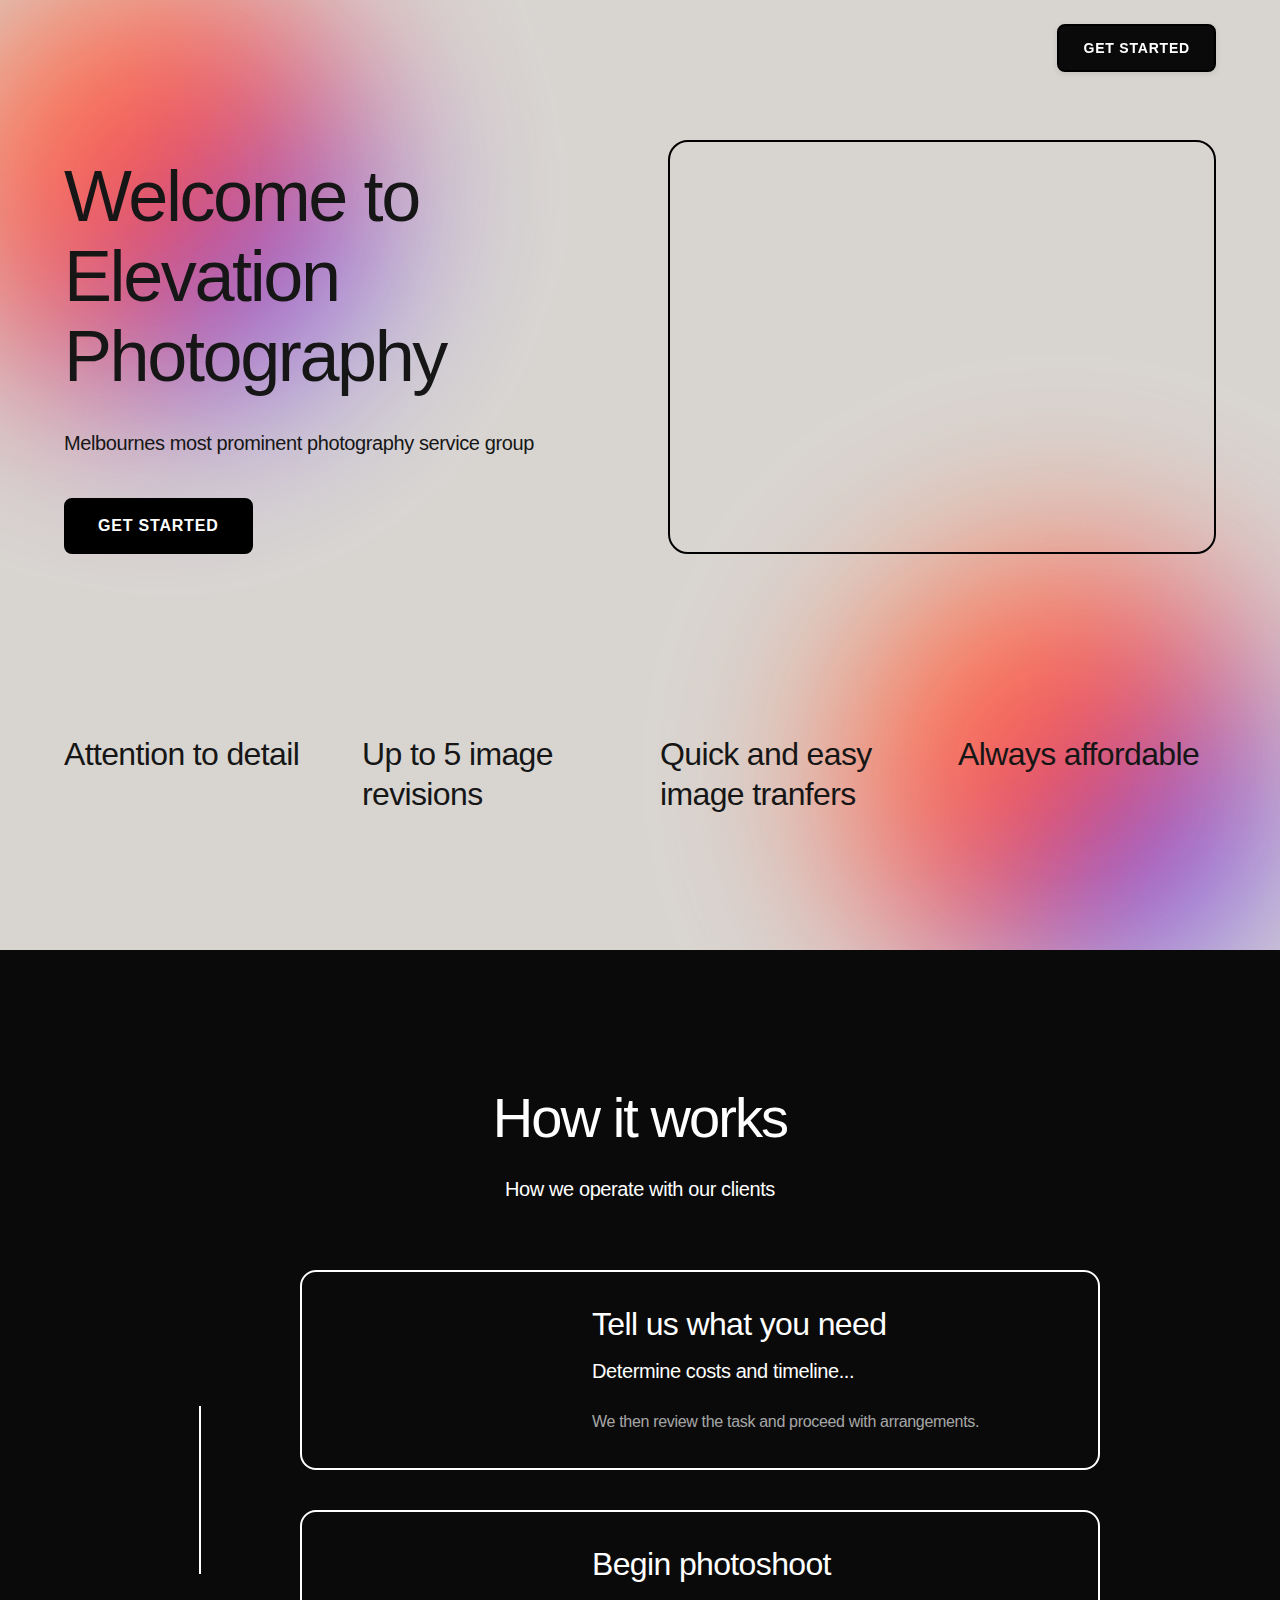
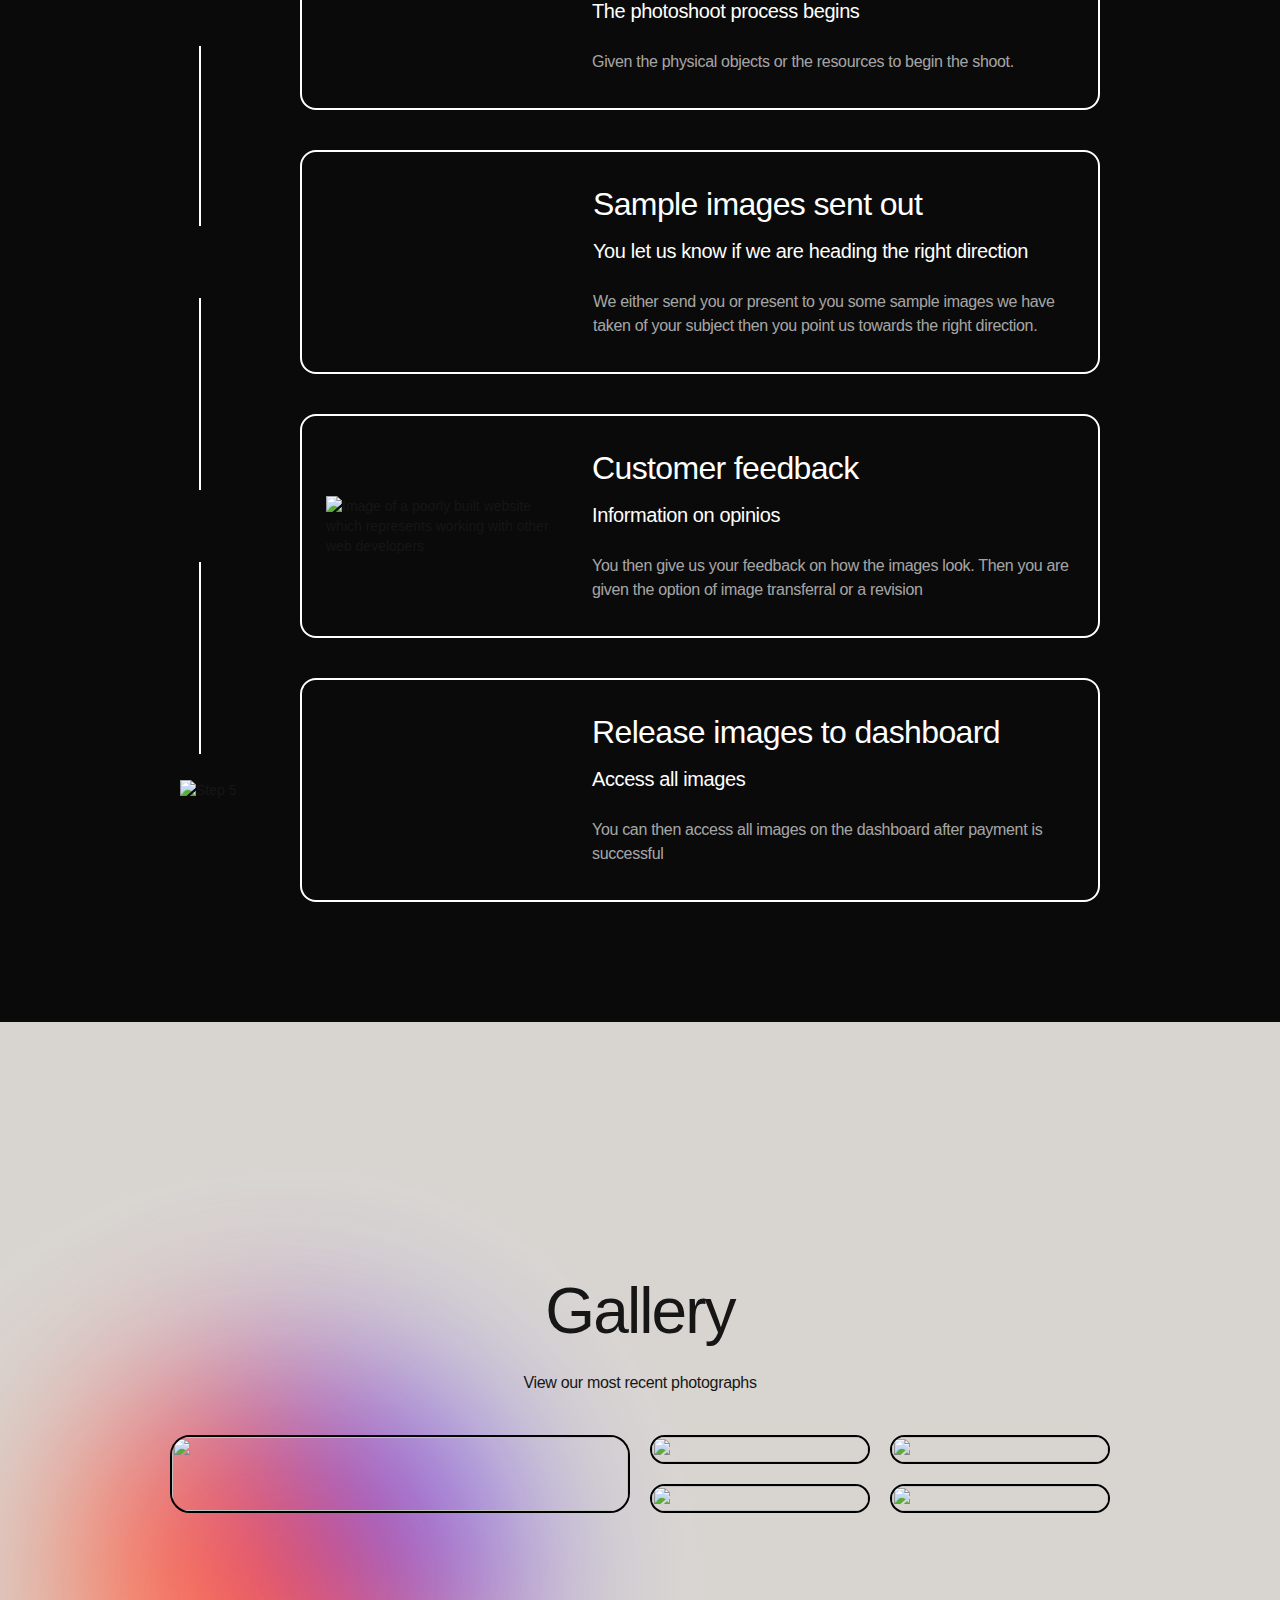
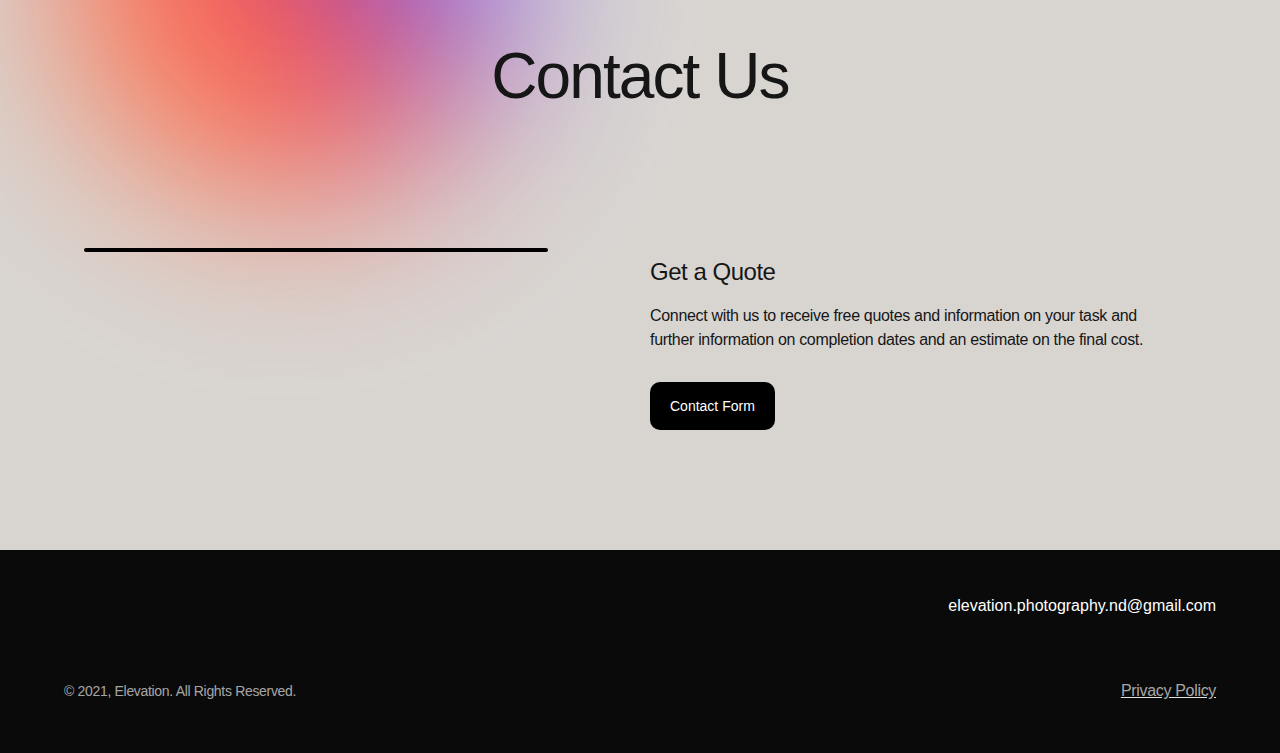
==== commit 91dc0903: "Update index.html" ====
--- a/index.html
+++ b/index.html
@@ -91,7 +91,7 @@
                                 Welcome to <span class="text-span">Elevation </span>
                                 Photography
                             </h1>
-                            <p class="paragraph-m max-560w margin-l margin-0-t-m">Melbourne most prominent photography service group</p>
+                            <p class="paragraph-m max-560w margin-l margin-0-t-m">Melbournes most prominent photography service group</p>
                             <a href="#" class="button hide-on-t-m w-button">get started</a>
                             <img src="https://uploads-ssl.webflow.com/614fb6ef7ac4e7d614879689/614fb6f07ac4e738a08796b6_Figma%20Quote-mobile.svg" loading="lazy" alt="" class="label-arrow on-t-m"/>
                         </div>
